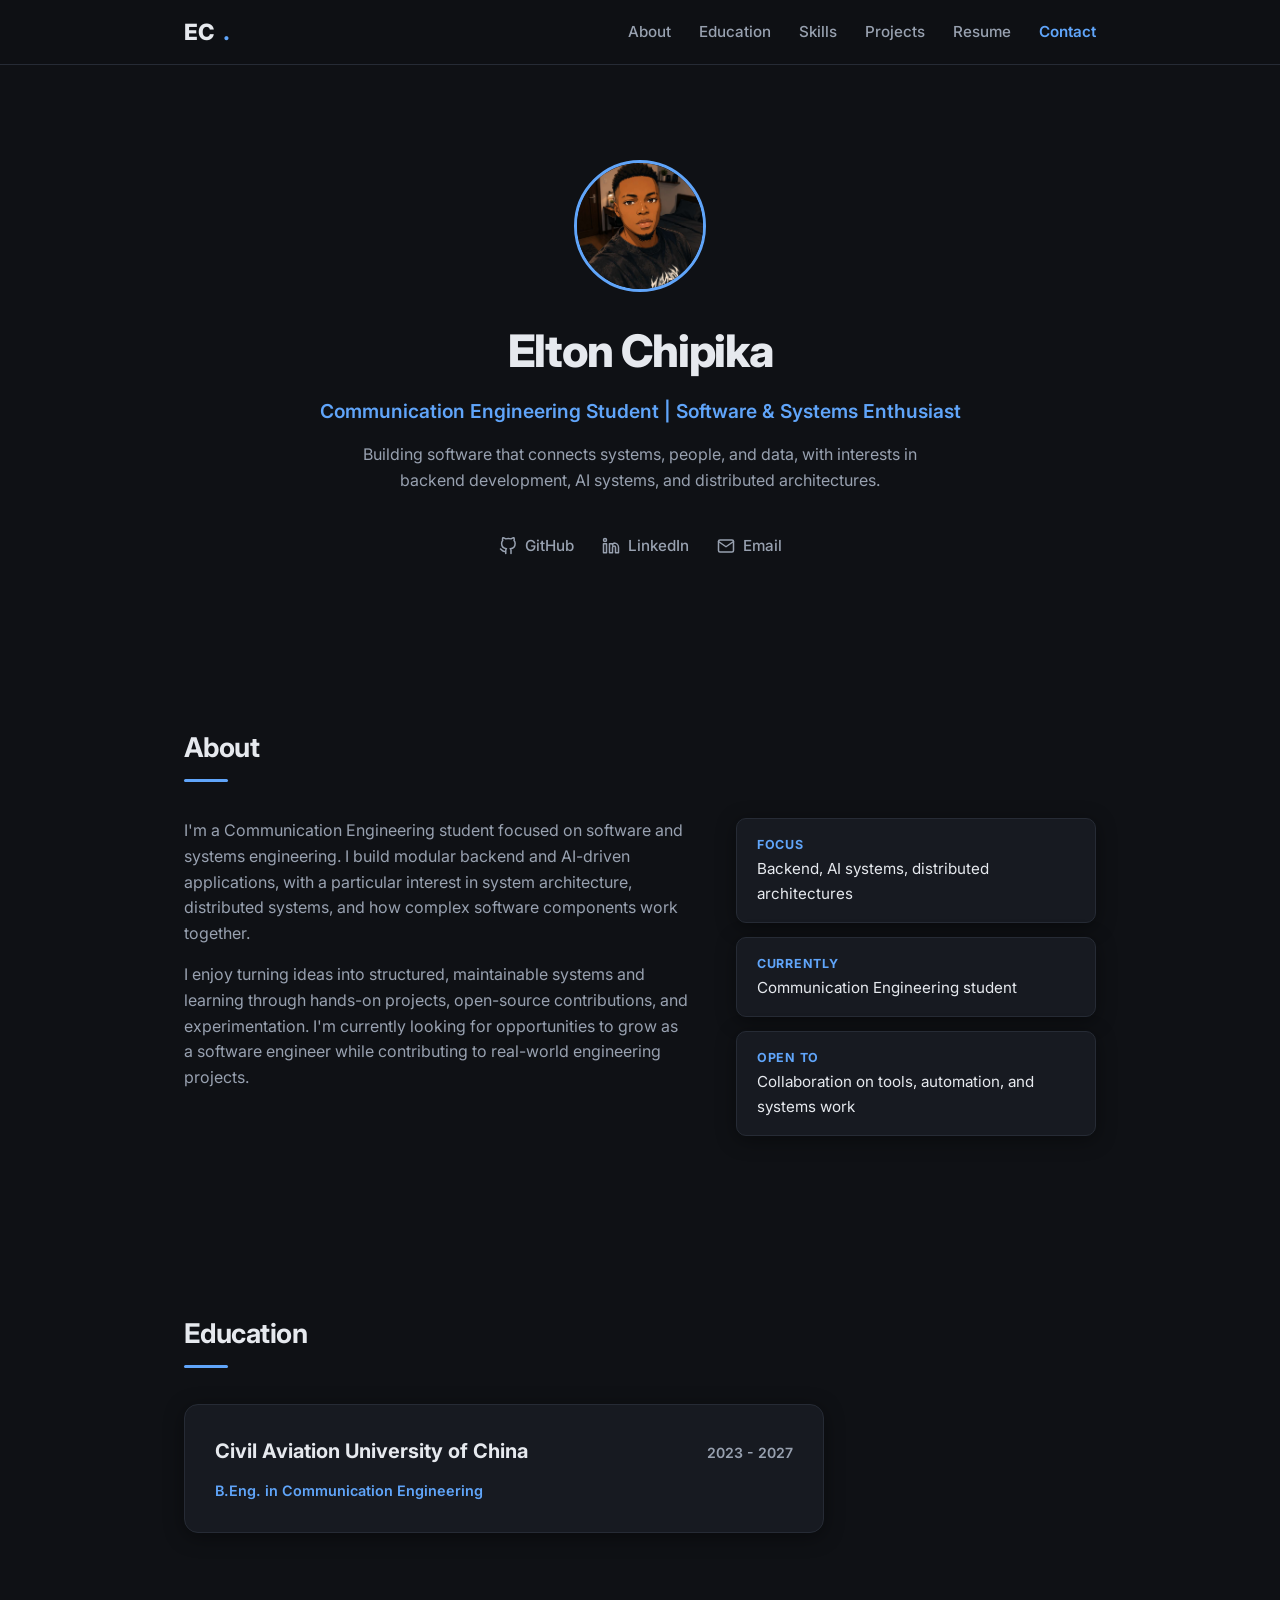
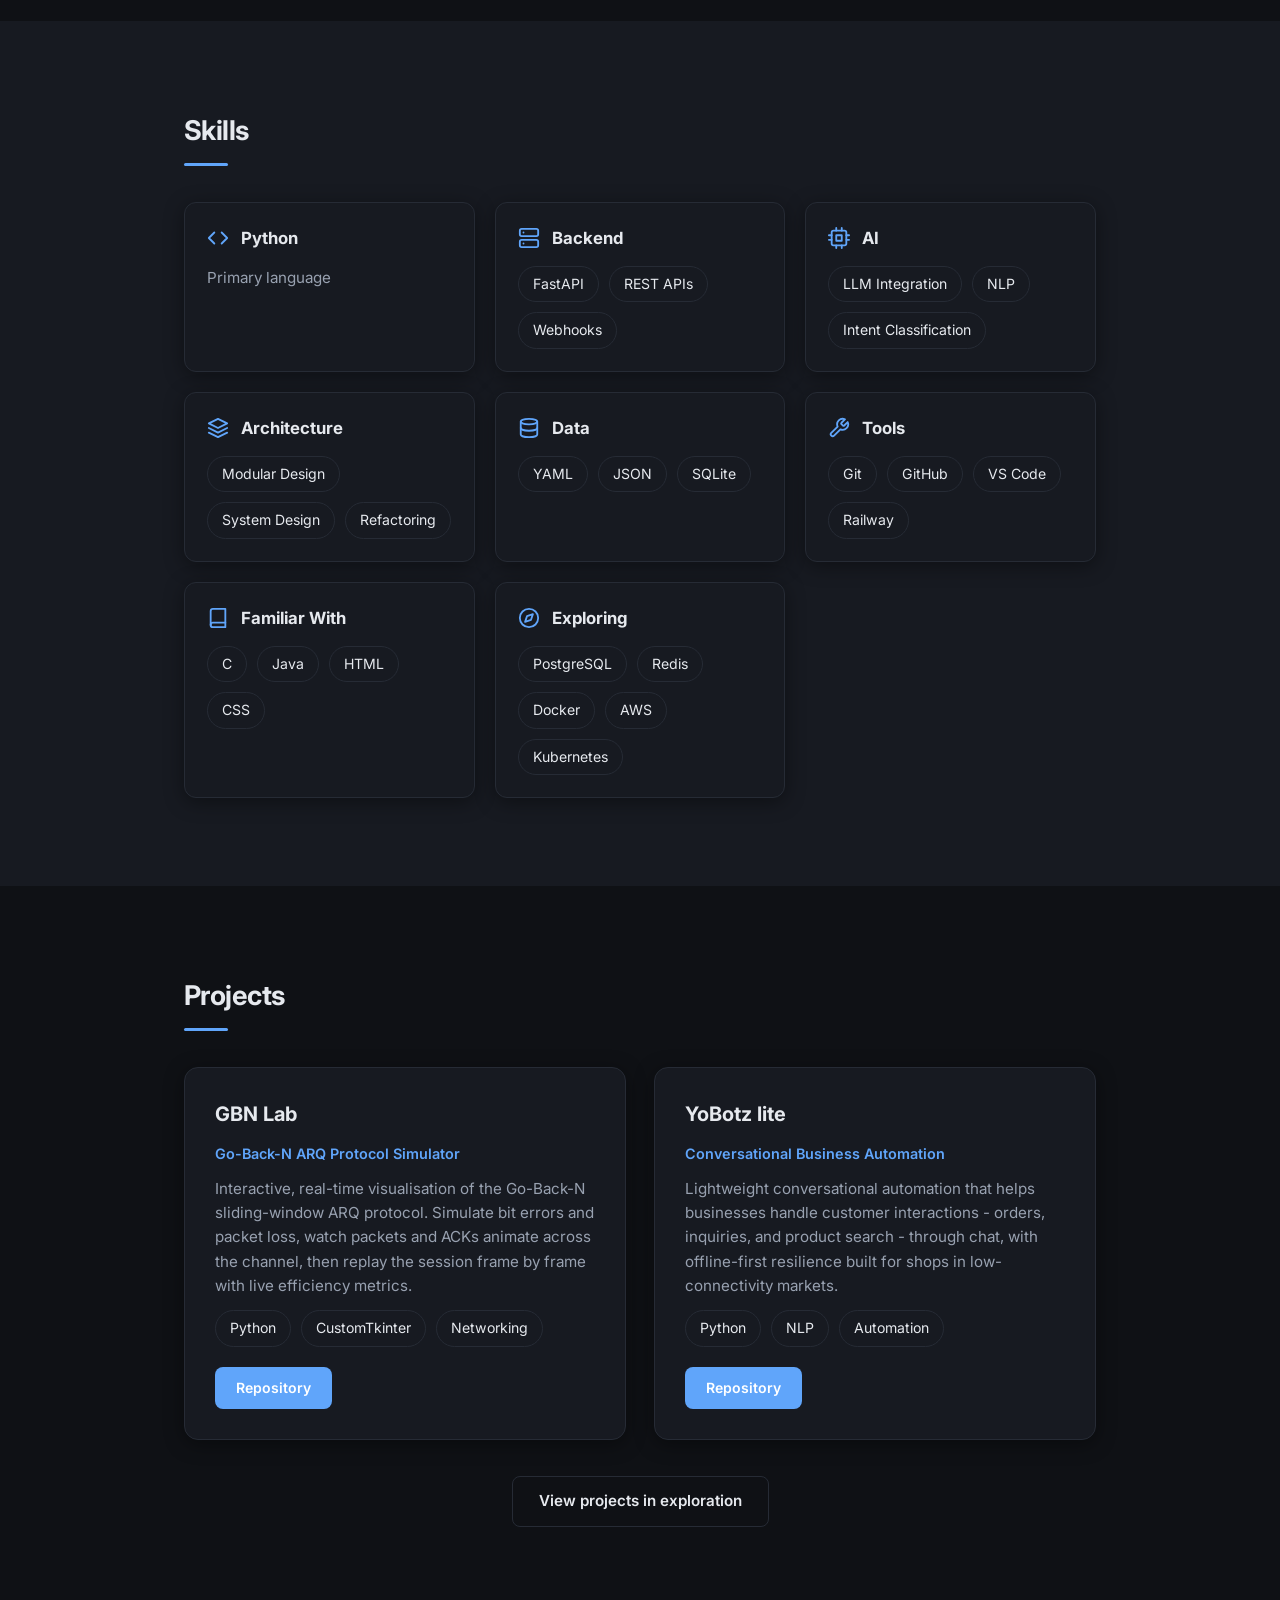
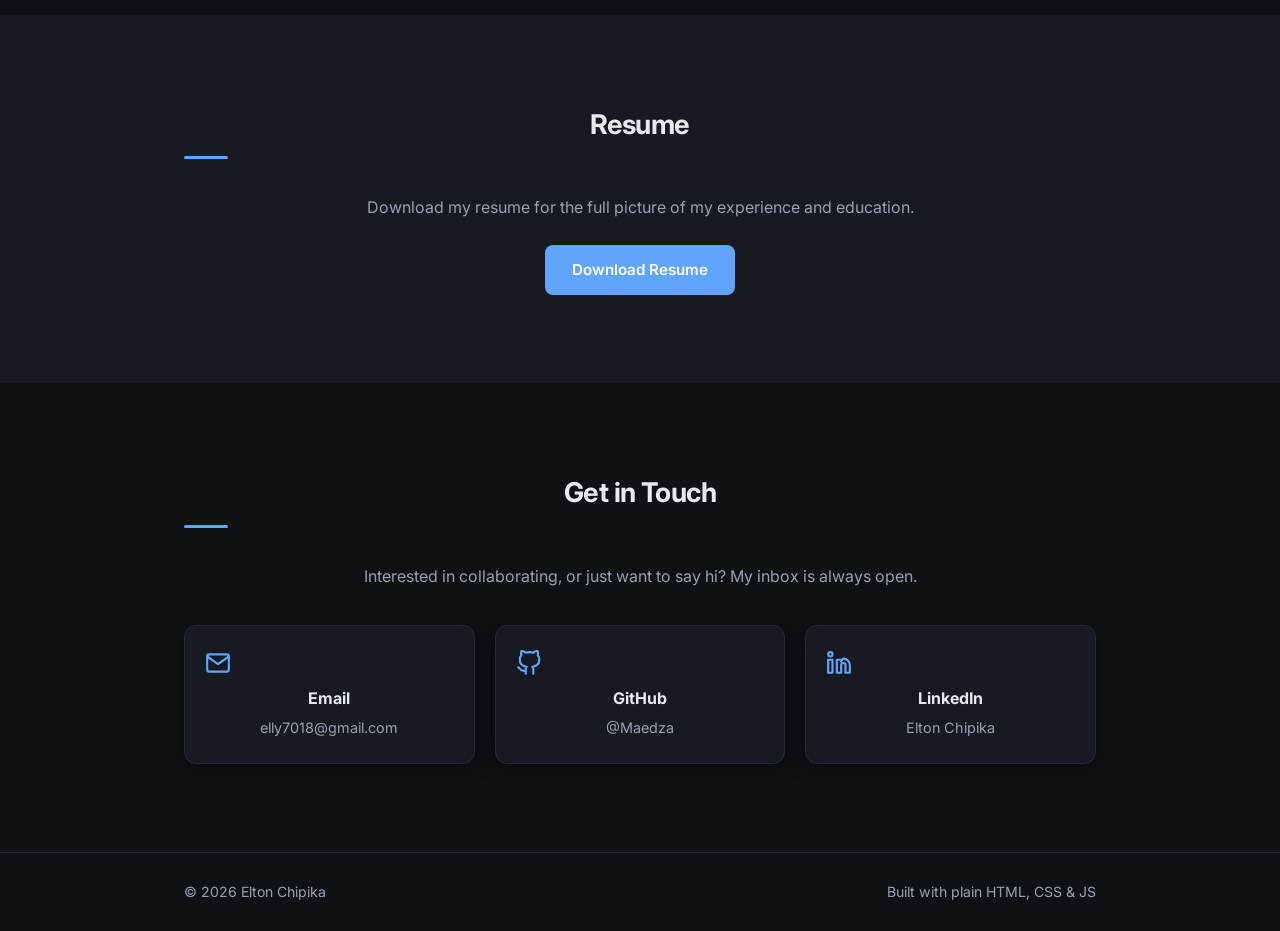
==== index.html @ 305d1c45 "add portfolio site" ====
<!DOCTYPE html>
<html lang="en">
<head>
  <meta charset="UTF-8">
  <meta name="viewport" content="width=device-width, initial-scale=1.0">
  <title>Elton Chipika - Communication Engineer & Developer</title>
  <meta name="description" content="Portfolio of Elton Chipika, a Communication Engineering student focused on software and systems engineering, backend development, AI systems, and distributed architectures.">
  <meta property="og:title" content="Elton Chipika">
  <meta property="og:description" content="Communication Engineering student focused on software and systems engineering, backend development, AI systems and distributed architectures.">
  <meta property="og:image" content="img/avatar.jpg">
  <meta property="og:type" content="website">
  <link rel="icon" type="image/jpeg" href="img/avatar.jpg">
  <link rel="stylesheet" href="css/style.css">
  <link rel="preconnect" href="https://fonts.googleapis.com">
  <link href="https://fonts.googleapis.com/css2?family=Inter:wght@400;500;600;700;800&display=swap" rel="stylesheet">
</head>
<body>
  <nav class="nav">
    <div class="container nav-inner">
      <a href="#top" class="brand">EC<span class="brand-dot">.</span></a>
      <button class="nav-toggle" aria-label="Toggle menu" aria-expanded="false">
        <span></span><span></span><span></span>
      </button>
      <ul class="nav-links" id="navLinks">
        <li><a href="#about">About</a></li>
        <li><a href="#education">Education</a></li>
        <li><a href="#skills">Skills</a></li>
        <li><a href="#projects">Projects</a></li>
        <li><a href="#resume">Resume</a></li>
        <li><a href="#contact" class="nav-cta">Contact</a></li>
      </ul>
    </div>
  </nav>

  <header class="hero" id="top">
    <div class="container hero-inner">
      <img src="img/avatar.jpg" alt="Elton Chipika" class="avatar">
      <h1>Elton Chipika</h1>
      <p class="tagline">Communication Engineering Student | Software &amp; Systems Enthusiast</p>
      <p class="bio">Building software that connects systems, people, and data, with interests in backend development, AI systems, and distributed architectures.</p>
      <div class="socials">
        <a href="https://github.com/Maedza" target="_blank" rel="noopener" aria-label="GitHub">
          <svg viewBox="0 0 24 24" fill="none" stroke="currentColor" stroke-width="2" stroke-linecap="round" stroke-linejoin="round" aria-hidden="true"><path d="M9 19c-5 1.5-5-2.5-7-3m14 6v-3.87a3.37 3.37 0 0 0-.94-2.61c3.14-.35 6.44-1.54 6.44-7A5.44 5.44 0 0 0 20 4.77 5.07 5.07 0 0 0 19.91 1S18.73.65 16 2.48a13.38 13.38 0 0 0-7 0C6.27.65 5.09 1 5.09 1A5.07 5.07 0 0 0 5 4.77a5.44 5.44 0 0 0-1.5 3.78c0 5.42 3.3 6.61 6.44 7A3.37 3.37 0 0 0 9 18.13V22"></path></svg>
          <span>GitHub</span>
        </a>
        <a href="https://www.linkedin.com/in/elton-chipika-814b103a7" target="_blank" rel="noopener" aria-label="LinkedIn">
          <svg viewBox="0 0 24 24" fill="none" stroke="currentColor" stroke-width="2" stroke-linecap="round" stroke-linejoin="round" aria-hidden="true"><path d="M16 8a6 6 0 0 1 6 6v7h-4v-7a2 2 0 0 0-2-2 2 2 0 0 0-2 2v7h-4V9h4v1.5A6 6 0 0 1 16 8z"></path><rect x="2" y="9" width="4" height="12"></rect><circle cx="4" cy="4" r="2"></circle></svg>
          <span>LinkedIn</span>
        </a>
        <a href="mailto:elly7018@gmail.com" aria-label="Email">
          <svg viewBox="0 0 24 24" fill="none" stroke="currentColor" stroke-width="2" stroke-linecap="round" stroke-linejoin="round" aria-hidden="true"><path d="M4 4h16c1.1 0 2 .9 2 2v12c0 1.1-.9 2-2 2H4c-1.1 0-2-.9-2-2V6c0-1.1.9-2 2-2z"></path><polyline points="22,6 12,13 2,6"></polyline></svg>
          <span>Email</span>
        </a>
      </div>
    </div>
  </header>

  <main>
    <section class="section" id="about">
      <div class="container">
        <h2 class="section-title">About</h2>
        <div class="about-grid">
          <div>
            <p>I'm a Communication Engineering student focused on software and systems engineering. I build modular backend and AI-driven applications, with a particular interest in system architecture, distributed systems, and how complex software components work together.</p>
            <p>I enjoy turning ideas into structured, maintainable systems and learning through hands-on projects, open-source contributions, and experimentation. I'm currently looking for opportunities to grow as a software engineer while contributing to real-world engineering projects.</p>
          </div>
          <div class="about-facts">
            <div class="fact"><span class="fact-label">Focus</span><span>Backend, AI systems, distributed architectures</span></div>
            <div class="fact"><span class="fact-label">Currently</span><span>Communication Engineering student</span></div>
            <div class="fact"><span class="fact-label">Open to</span><span>Collaboration on tools, automation, and systems work</span></div>
          </div>
        </div>
      </div>
    </section>

    <section class="section" id="education">
      <div class="container">
        <h2 class="section-title">Education</h2>
        <div class="card edu-card">
          <div class="edu-top">
            <h3 class="card-title">Civil Aviation University of China</h3>
            <span class="edu-years">2023 - 2027</span>
          </div>
          <p class="card-sub">B.Eng. in Communication Engineering</p>
        </div>
      </div>
    </section>

    <section class="section section-alt" id="skills">
      <div class="container">
        <h2 class="section-title">Skills</h2>
        <div class="skills-grid">
          <div class="skill-card">
            <div class="skill-card-head">
              <svg class="skill-icon" viewBox="0 0 24 24" fill="none" stroke="currentColor" stroke-width="2" stroke-linecap="round" stroke-linejoin="round" aria-hidden="true"><polyline points="16 18 22 12 16 6"></polyline><polyline points="8 6 2 12 8 18"></polyline></svg>
              <h3 class="skill-card-title">Python</h3>
            </div>
            <p class="skill-card-note">Primary language</p>
          </div>

          <div class="skill-card">
            <div class="skill-card-head">
              <svg class="skill-icon" viewBox="0 0 24 24" fill="none" stroke="currentColor" stroke-width="2" stroke-linecap="round" stroke-linejoin="round" aria-hidden="true"><rect x="2" y="2" width="20" height="8" rx="2" ry="2"></rect><rect x="2" y="14" width="20" height="8" rx="2" ry="2"></rect><line x1="6" y1="6" x2="6.01" y2="6"></line><line x1="6" y1="18" x2="6.01" y2="18"></line></svg>
              <h3 class="skill-card-title">Backend</h3>
            </div>
            <div class="chips">
              <span class="chip">FastAPI</span>
              <span class="chip">REST APIs</span>
              <span class="chip">Webhooks</span>
            </div>
          </div>

          <div class="skill-card">
            <div class="skill-card-head">
              <svg class="skill-icon" viewBox="0 0 24 24" fill="none" stroke="currentColor" stroke-width="2" stroke-linecap="round" stroke-linejoin="round" aria-hidden="true"><rect x="4" y="4" width="16" height="16" rx="2" ry="2"></rect><rect x="9" y="9" width="6" height="6"></rect><line x1="9" y1="1" x2="9" y2="4"></line><line x1="15" y1="1" x2="15" y2="4"></line><line x1="9" y1="20" x2="9" y2="23"></line><line x1="15" y1="20" x2="15" y2="23"></line><line x1="20" y1="9" x2="23" y2="9"></line><line x1="20" y1="14" x2="23" y2="14"></line><line x1="1" y1="9" x2="4" y2="9"></line><line x1="1" y1="14" x2="4" y2="14"></line></svg>
              <h3 class="skill-card-title">AI</h3>
            </div>
            <div class="chips">
              <span class="chip">LLM Integration</span>
              <span class="chip">NLP</span>
              <span class="chip">Intent Classification</span>
            </div>
          </div>

          <div class="skill-card">
            <div class="skill-card-head">
              <svg class="skill-icon" viewBox="0 0 24 24" fill="none" stroke="currentColor" stroke-width="2" stroke-linecap="round" stroke-linejoin="round" aria-hidden="true"><polygon points="12 2 2 7 12 12 22 7 12 2"></polygon><polyline points="2 17 12 22 22 17"></polyline><polyline points="2 12 12 17 22 12"></polyline></svg>
              <h3 class="skill-card-title">Architecture</h3>
            </div>
            <div class="chips">
              <span class="chip">Modular Design</span>
              <span class="chip">System Design</span>
              <span class="chip">Refactoring</span>
            </div>
          </div>

          <div class="skill-card">
            <div class="skill-card-head">
              <svg class="skill-icon" viewBox="0 0 24 24" fill="none" stroke="currentColor" stroke-width="2" stroke-linecap="round" stroke-linejoin="round" aria-hidden="true"><ellipse cx="12" cy="5" rx="9" ry="3"></ellipse><path d="M21 12c0 1.66-4 3-9 3s-9-1.34-9-3"></path><path d="M3 5v14c0 1.66 4 3 9 3s9-1.34 9-3V5"></path></svg>
              <h3 class="skill-card-title">Data</h3>
            </div>
            <div class="chips">
              <span class="chip">YAML</span>
              <span class="chip">JSON</span>
              <span class="chip">SQLite</span>
            </div>
          </div>

          <div class="skill-card">
            <div class="skill-card-head">
              <svg class="skill-icon" viewBox="0 0 24 24" fill="none" stroke="currentColor" stroke-width="2" stroke-linecap="round" stroke-linejoin="round" aria-hidden="true"><path d="M14.7 6.3a1 1 0 0 0 0 1.4l1.6 1.6a1 1 0 0 0 1.4 0l3.77-3.77a6 6 0 0 1-7.94 7.94l-6.91 6.91a2.12 2.12 0 0 1-3-3l6.91-6.91a6 6 0 0 1 7.94-7.94l-3.76 3.76z"></path></svg>
              <h3 class="skill-card-title">Tools</h3>
            </div>
            <div class="chips">
              <span class="chip">Git</span>
              <span class="chip">GitHub</span>
              <span class="chip">VS Code</span>
              <span class="chip">Railway</span>
            </div>
          </div>

          <div class="skill-card">
            <div class="skill-card-head">
              <svg class="skill-icon" viewBox="0 0 24 24" fill="none" stroke="currentColor" stroke-width="2" stroke-linecap="round" stroke-linejoin="round" aria-hidden="true"><path d="M4 19.5A2.5 2.5 0 0 1 6.5 17H20"></path><path d="M6.5 2H20v20H6.5A2.5 2.5 0 0 1 4 19.5v-15A2.5 2.5 0 0 1 6.5 2z"></path></svg>
              <h3 class="skill-card-title">Familiar With</h3>
            </div>
            <div class="chips">
              <span class="chip">C</span>
              <span class="chip">Java</span>
              <span class="chip">HTML</span>
              <span class="chip">CSS</span>
            </div>
          </div>

          <div class="skill-card">
            <div class="skill-card-head">
              <svg class="skill-icon" viewBox="0 0 24 24" fill="none" stroke="currentColor" stroke-width="2" stroke-linecap="round" stroke-linejoin="round" aria-hidden="true"><circle cx="12" cy="12" r="10"></circle><polygon points="16.24 7.76 14.12 14.12 7.76 16.24 9.88 9.88 16.24 7.76"></polygon></svg>
              <h3 class="skill-card-title">Exploring</h3>
            </div>
            <div class="chips">
              <span class="chip">PostgreSQL</span>
              <span class="chip">Redis</span>
              <span class="chip">Docker</span>
              <span class="chip">AWS</span>
              <span class="chip">Kubernetes</span>
            </div>
          </div>
        </div>
      </div>
    </section>

    <section class="section" id="projects">
      <div class="container">
        <h2 class="section-title">Projects</h2>
        <div class="projects-grid">
          <article class="card">
            <h3 class="card-title">GBN Lab</h3>
            <p class="card-sub">Go-Back-N ARQ Protocol Simulator</p>
            <p class="card-desc">Interactive, real-time visualisation of the Go-Back-N sliding-window ARQ protocol. Simulate bit errors and packet loss, watch packets and ACKs animate across the channel, then replay the session frame by frame with live efficiency metrics.</p>
            <div class="chips">
              <span class="chip">Python</span>
              <span class="chip">CustomTkinter</span>
              <span class="chip">Networking</span>
            </div>
            <div class="card-links">
              <a href="https://github.com/Maedza/GBN_Lab" target="_blank" rel="noopener" class="btn btn-sm btn-primary">Repository</a>
            </div>
          </article>
          <article class="card">
            <h3 class="card-title">YoBotz lite</h3>
            <p class="card-sub">Conversational Business Automation</p>
            <p class="card-desc">Lightweight conversational automation that helps businesses handle customer interactions - orders, inquiries, and product search - through chat, with offline-first resilience built for shops in low-connectivity markets.</p>
            <div class="chips">
              <span class="chip">Python</span>
              <span class="chip">NLP</span>
              <span class="chip">Automation</span>
            </div>
            <div class="card-links">
              <a href="https://github.com/Maedza/YoBotz_lite" target="_blank" rel="noopener" class="btn btn-sm btn-primary">Repository</a>
            </div>
          </article>
        </div>

        <div style="margin-top: 36px; text-align: center;">
          <a href="exploring.html" class="btn btn-ghost">View projects in exploration</a>
        </div>
      </div>
    </section>

    <section class="section section-alt" id="resume">
      <div class="container resume-inner">
        <h2 class="section-title">Resume</h2>
        <p>Download my resume for the full picture of my experience and education.</p>
        <a href="resume.pdf" class="btn btn-primary" download>Download Resume</a>
      </div>
    </section>

    <section class="section" id="contact">
      <div class="container contact-inner">
        <h2 class="section-title">Get in Touch</h2>
        <p>Interested in collaborating, or just want to say hi? My inbox is always open.</p>
        <div class="contact-links">
          <a href="mailto:elly7018@gmail.com" class="contact-card">
            <svg class="contact-icon" viewBox="0 0 24 24" fill="none" stroke="currentColor" stroke-width="2" stroke-linecap="round" stroke-linejoin="round" aria-hidden="true"><path d="M4 4h16c1.1 0 2 .9 2 2v12c0 1.1-.9 2-2 2H4c-1.1 0-2-.9-2-2V6c0-1.1.9-2 2-2z"></path><polyline points="22,6 12,13 2,6"></polyline></svg>
            <span class="contact-name">Email</span>
            <span class="contact-value">elly7018@gmail.com</span>
          </a>
          <a href="https://github.com/Maedza" target="_blank" rel="noopener" class="contact-card">
            <svg class="contact-icon" viewBox="0 0 24 24" fill="none" stroke="currentColor" stroke-width="2" stroke-linecap="round" stroke-linejoin="round" aria-hidden="true"><path d="M9 19c-5 1.5-5-2.5-7-3m14 6v-3.87a3.37 3.37 0 0 0-.94-2.61c3.14-.35 6.44-1.54 6.44-7A5.44 5.44 0 0 0 20 4.77 5.07 5.07 0 0 0 19.91 1S18.73.65 16 2.48a13.38 13.38 0 0 0-7 0C6.27.65 5.09 1 5.09 1A5.07 5.07 0 0 0 5 4.77a5.44 5.44 0 0 0-1.5 3.78c0 5.42 3.3 6.61 6.44 7A3.37 3.37 0 0 0 9 18.13V22"></path></svg>
            <span class="contact-name">GitHub</span>
            <span class="contact-value">@Maedza</span>
          </a>
          <a href="https://www.linkedin.com/in/elton-chipika-814b103a7" target="_blank" rel="noopener" class="contact-card">
            <svg class="contact-icon" viewBox="0 0 24 24" fill="none" stroke="currentColor" stroke-width="2" stroke-linecap="round" stroke-linejoin="round" aria-hidden="true"><path d="M16 8a6 6 0 0 1 6 6v7h-4v-7a2 2 0 0 0-2-2 2 2 0 0 0-2 2v7h-4V9h4v1.5A6 6 0 0 1 16 8z"></path><rect x="2" y="9" width="4" height="12"></rect><circle cx="4" cy="4" r="2"></circle></svg>
            <span class="contact-name">LinkedIn</span>
            <span class="contact-value">Elton Chipika</span>
          </a>
        </div>
      </div>
    </section>
  </main>

  <footer class="footer">
    <div class="container footer-inner">
      <span>&copy; <span id="year"></span> Elton Chipika</span>
      <span>Built with plain HTML, CSS &amp; JS</span>
    </div>
  </footer>

  <script src="js/main.js"></script>
</body>
</html>
---- css/style.css ----
:root {
  --bg: #0f1115;
  --bg-alt: #171a21;
  --text: #e6e9ee;
  --text-muted: #98a1b0;
  --border: #262b35;
  --accent: #60a5fa;
  --accent-hover: #93c5fd;
  --card-bg: #171a21;
  --shadow: 0 4px 20px rgba(0, 0, 0, 0.4);
}

* { margin: 0; padding: 0; box-sizing: border-box; }

html { scroll-behavior: smooth; }

body {
  font-family: "Inter", -apple-system, BlinkMacSystemFont, "Segoe UI", sans-serif;
  background: var(--bg);
  color: var(--text);
  line-height: 1.6;
  transition: background 0.3s, color 0.3s;
}

.container { max-width: 960px; margin: 0 auto; padding: 0 24px; }

/* Nav */
.nav {
  position: fixed;
  top: 0; left: 0; right: 0;
  z-index: 100;
  background: color-mix(in srgb, var(--bg) 85%, transparent);
  backdrop-filter: blur(10px);
  -webkit-backdrop-filter: blur(10px);
  border-bottom: 1px solid var(--border);
}

.nav-inner {
  display: flex;
  align-items: center;
  justify-content: space-between;
  height: 64px;
}

.brand {
  display: inline-flex;
  align-items: center;
  gap: 10px;
  font-size: 1.4rem;
  font-weight: 800;
  text-decoration: none;
  color: var(--text);
  letter-spacing: -0.02em;
}

.brand-avatar {
  width: 32px;
  height: 32px;
  border-radius: 50%;
  object-fit: cover;
}

.brand-dot { color: var(--accent); }

.nav-links {
  display: flex;
  gap: 28px;
  list-style: none;
  align-items: center;
}

.nav-links a {
  text-decoration: none;
  color: var(--text-muted);
  font-size: 0.95rem;
  font-weight: 500;
  transition: color 0.2s;
}

.nav-links a:hover { color: var(--accent); }

.nav-cta {
  color: var(--accent) !important;
  font-weight: 600 !important;
}

.nav-toggle {
  display: none;
  flex-direction: column;
  gap: 5px;
  background: none;
  border: none;
  cursor: pointer;
  padding: 4px;
}

.nav-toggle span {
  width: 22px;
  height: 2px;
  background: var(--text);
  transition: transform 0.2s, opacity 0.2s;
}

/* Hero */
.hero {
  padding: 160px 0 80px;
  text-align: center;
}

.hero-inner {
  display: flex;
  flex-direction: column;
  align-items: center;
}

.avatar {
  width: 132px;
  height: 132px;
  border-radius: 50%;
  object-fit: cover;
  border: 3px solid var(--accent);
  margin-bottom: 24px;
}

.hero h1 {
  font-size: 2.8rem;
  font-weight: 800;
  letter-spacing: -0.03em;
  margin-bottom: 8px;
}

.tagline {
  font-size: 1.2rem;
  color: var(--accent);
  font-weight: 600;
  margin-bottom: 16px;
}

.bio {
  max-width: 560px;
  color: var(--text-muted);
  margin-bottom: 32px;
}

.socials {
  display: flex;
  gap: 28px;
  margin-top: 8px;
}

.socials a {
  display: inline-flex;
  align-items: center;
  gap: 8px;
  color: var(--text-muted);
  text-decoration: none;
  font-weight: 500;
  font-size: 0.95rem;
  transition: color 0.2s;
}

.socials a:hover { color: var(--accent); }

.socials svg {
  width: 18px;
  height: 18px;
  flex-shrink: 0;
}

/* Sections */
.section { padding: 88px 0; }

.section-alt { background: var(--bg-alt); }

.section-title {
  font-size: 1.7rem;
  font-weight: 700;
  letter-spacing: -0.02em;
  margin-bottom: 36px;
}

.section-title::after {
  content: "";
  display: block;
  width: 44px;
  height: 3px;
  border-radius: 2px;
  background: var(--accent);
  margin-top: 10px;
}

/* Buttons */
.btn {
  display: inline-block;
  padding: 12px 26px;
  border-radius: 8px;
  font-weight: 600;
  font-size: 0.95rem;
  text-decoration: none;
  border: 1px solid transparent;
  cursor: pointer;
  transition: background 0.2s, transform 0.15s, color 0.2s, border-color 0.2s;
}

.btn:hover { transform: translateY(-1px); }

.btn-primary {
  background: var(--accent);
  color: #ffffff;
}

.btn-primary:hover { background: var(--accent-hover); }

.btn-ghost {
  background: transparent;
  color: var(--text);
  border-color: var(--border);
}

.btn-ghost:hover { border-color: var(--accent); color: var(--accent); }

.btn-sm { padding: 9px 20px; font-size: 0.88rem; }

/* About */
.about-grid {
  display: grid;
  grid-template-columns: 1.4fr 1fr;
  gap: 48px;
  align-items: start;
}

.about-grid p { color: var(--text-muted); margin-bottom: 16px; }

.about-facts { display: flex; flex-direction: column; gap: 14px; }

.fact {
  padding: 16px 20px;
  background: var(--card-bg);
  border: 1px solid var(--border);
  border-radius: 10px;
  box-shadow: var(--shadow);
  display: flex;
  flex-direction: column;
  gap: 2px;
}

.fact-label {
  font-size: 0.78rem;
  text-transform: uppercase;
  letter-spacing: 0.06em;
  color: var(--accent);
  font-weight: 700;
}

.fact span:last-child { font-size: 0.95rem; }

/* Education */
.edu-card { max-width: 640px; }

.edu-top {
  display: flex;
  justify-content: space-between;
  align-items: baseline;
  gap: 16px;
  flex-wrap: wrap;
}

.edu-years {
  font-size: 0.88rem;
  font-weight: 600;
  color: var(--text-muted);
  white-space: nowrap;
}

/* Skills */
.skills-grid {
  display: grid;
  grid-template-columns: repeat(auto-fit, minmax(240px, 1fr));
  gap: 20px;
}

.skill-card {
  background: var(--card-bg);
  border: 1px solid var(--border);
  border-radius: 12px;
  padding: 22px;
  box-shadow: var(--shadow);
  display: flex;
  flex-direction: column;
  gap: 14px;
  transition: transform 0.2s, border-color 0.2s;
}

.skill-card:hover {
  transform: translateY(-3px);
  border-color: var(--accent);
}

.skill-card-head {
  display: flex;
  align-items: center;
  gap: 12px;
}

.skill-icon {
  width: 22px;
  height: 22px;
  color: var(--accent);
  flex-shrink: 0;
}

.skill-card-title { font-size: 1.05rem; font-weight: 700; }

.skill-card-note { color: var(--text-muted); font-size: 0.95rem; }

.chips { display: flex; flex-wrap: wrap; gap: 10px; }

.chip {
  padding: 6px 14px;
  border-radius: 999px;
  background: var(--card-bg);
  border: 1px solid var(--border);
  font-size: 0.88rem;
  color: var(--text);
}

/* Projects */
.projects-grid {
  display: grid;
  grid-template-columns: 1fr 1fr;
  gap: 28px;
}

.card {
  background: var(--card-bg);
  border: 1px solid var(--border);
  border-radius: 14px;
  padding: 30px;
  box-shadow: var(--shadow);
  display: flex;
  flex-direction: column;
  gap: 12px;
  transition: transform 0.2s, border-color 0.2s;
}

.card:hover {
  transform: translateY(-3px);
  border-color: var(--accent);
}

.card-title { font-size: 1.25rem; font-weight: 700; }

.card-sub { color: var(--accent); font-weight: 600; font-size: 0.9rem; }

.card-desc { color: var(--text-muted); font-size: 0.95rem; }

.card-links { margin-top: auto; padding-top: 8px; }

/* Resume */
.resume-inner { text-align: center; }

.resume-inner p { color: var(--text-muted); margin-bottom: 24px; }

/* Contact */
.contact-inner { text-align: center; }

.contact-inner > p { color: var(--text-muted); margin-bottom: 36px; }

.contact-links {
  display: grid;
  grid-template-columns: repeat(3, 1fr);
  gap: 20px;
}

.contact-card {
  display: flex;
  flex-direction: column;
  gap: 4px;
  padding: 24px 20px;
  background: var(--card-bg);
  border: 1px solid var(--border);
  border-radius: 12px;
  text-decoration: none;
  color: var(--text);
  box-shadow: var(--shadow);
  transition: transform 0.2s, border-color 0.2s;
}

.contact-card:hover {
  transform: translateY(-2px);
  border-color: var(--accent);
}

.contact-icon {
  width: 26px;
  height: 26px;
  color: var(--accent);
  margin-bottom: 6px;
}

.contact-name { font-weight: 700; }

.contact-value { color: var(--text-muted); font-size: 0.9rem; word-break: break-word; }

/* Footer */
.footer {
  border-top: 1px solid var(--border);
  padding: 28px 0;
  color: var(--text-muted);
  font-size: 0.88rem;
}

.footer-inner {
  display: flex;
  justify-content: space-between;
  flex-wrap: wrap;
  gap: 8px;
}

/* Reveal animation */
.reveal {
  opacity: 0;
  transform: translateY(16px);
  transition: opacity 0.5s ease, transform 0.5s ease;
}

.reveal.visible { opacity: 1; transform: none; }

/* Responsive */
@media (max-width: 768px) {
  .nav-toggle { display: flex; }

  .nav-links {
    display: none;
    position: absolute;
    top: 64px;
    left: 0; right: 0;
    flex-direction: column;
    gap: 0;
    background: var(--bg);
    border-bottom: 1px solid var(--border);
    padding: 8px 0;
  }

  .nav-links.open { display: flex; }

  .nav-links a {
    display: block;
    padding: 14px 24px;
  }

  .hero { padding: 130px 0 60px; }
  .hero h1 { font-size: 2.1rem; }
  .about-grid { grid-template-columns: 1fr; gap: 28px; }
  .projects-grid { grid-template-columns: 1fr; }
  .contact-links { grid-template-columns: 1fr; }
  .section { padding: 64px 0; }
}
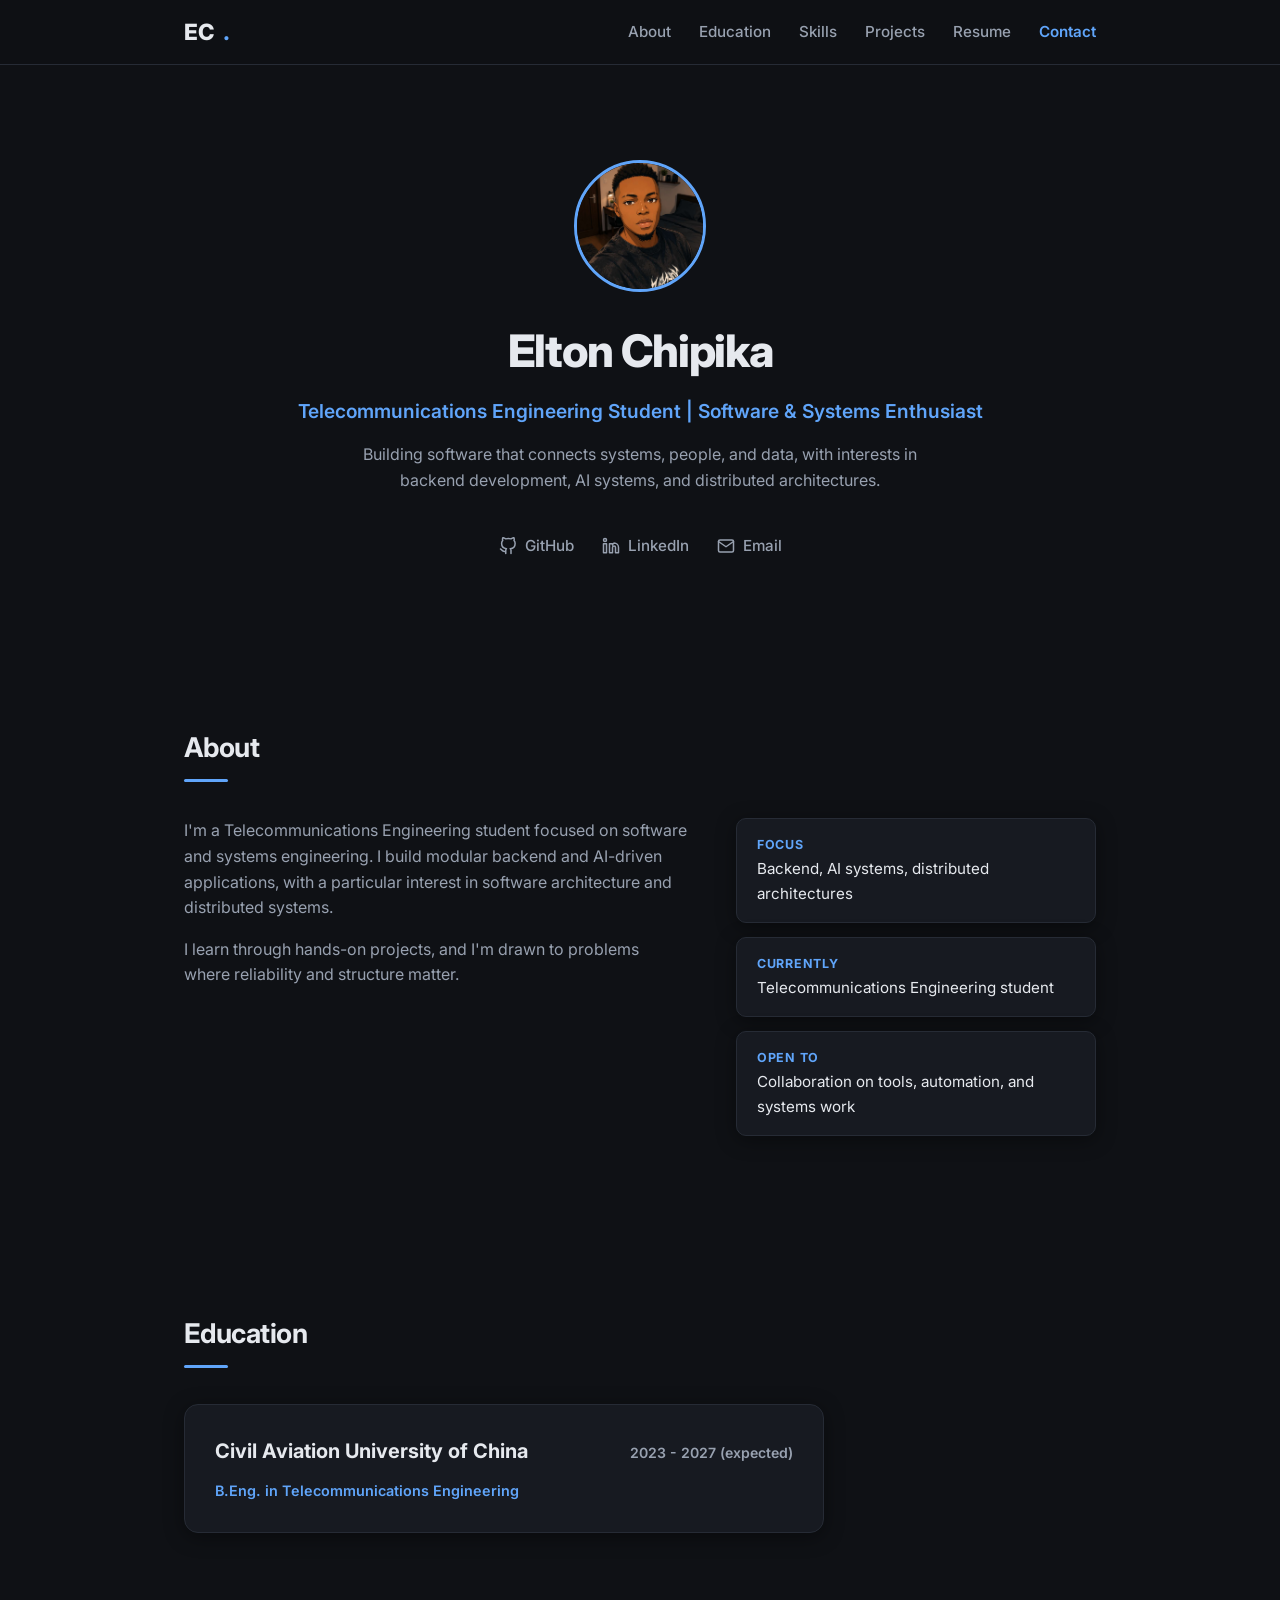
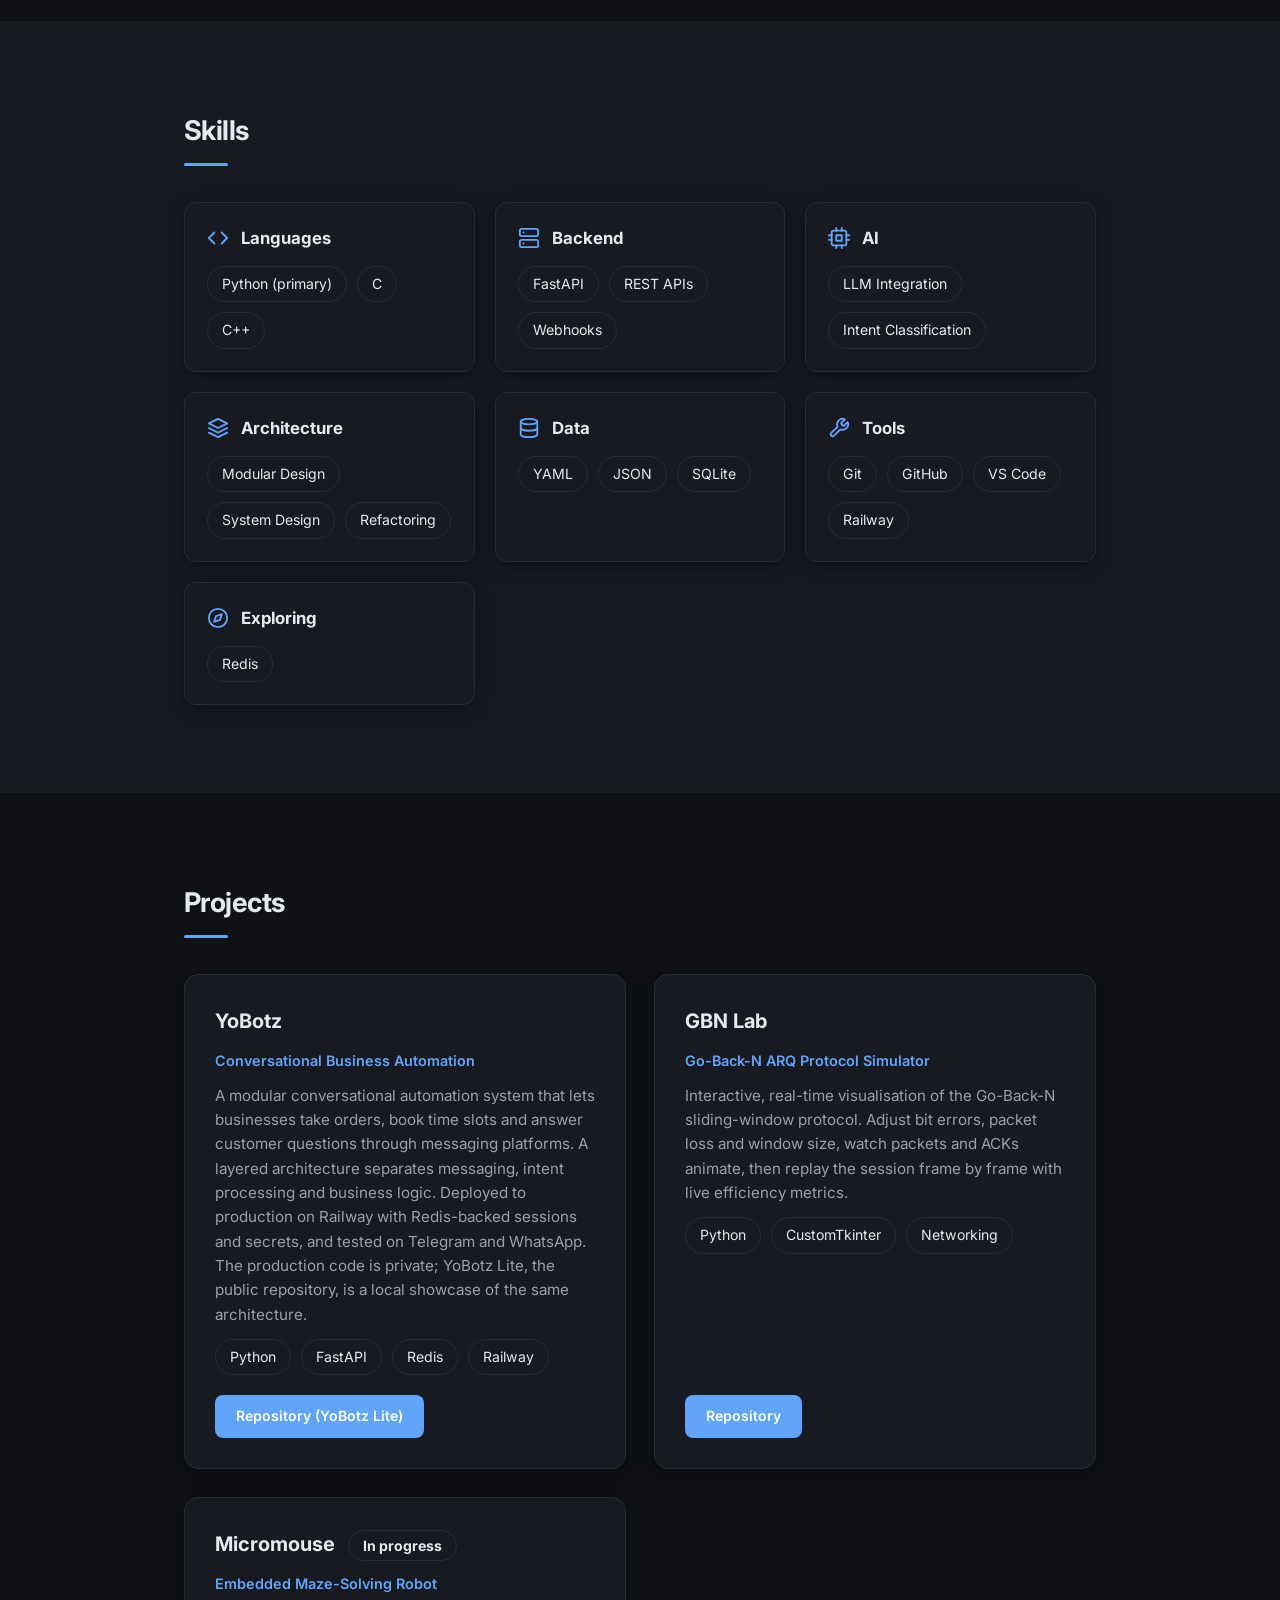
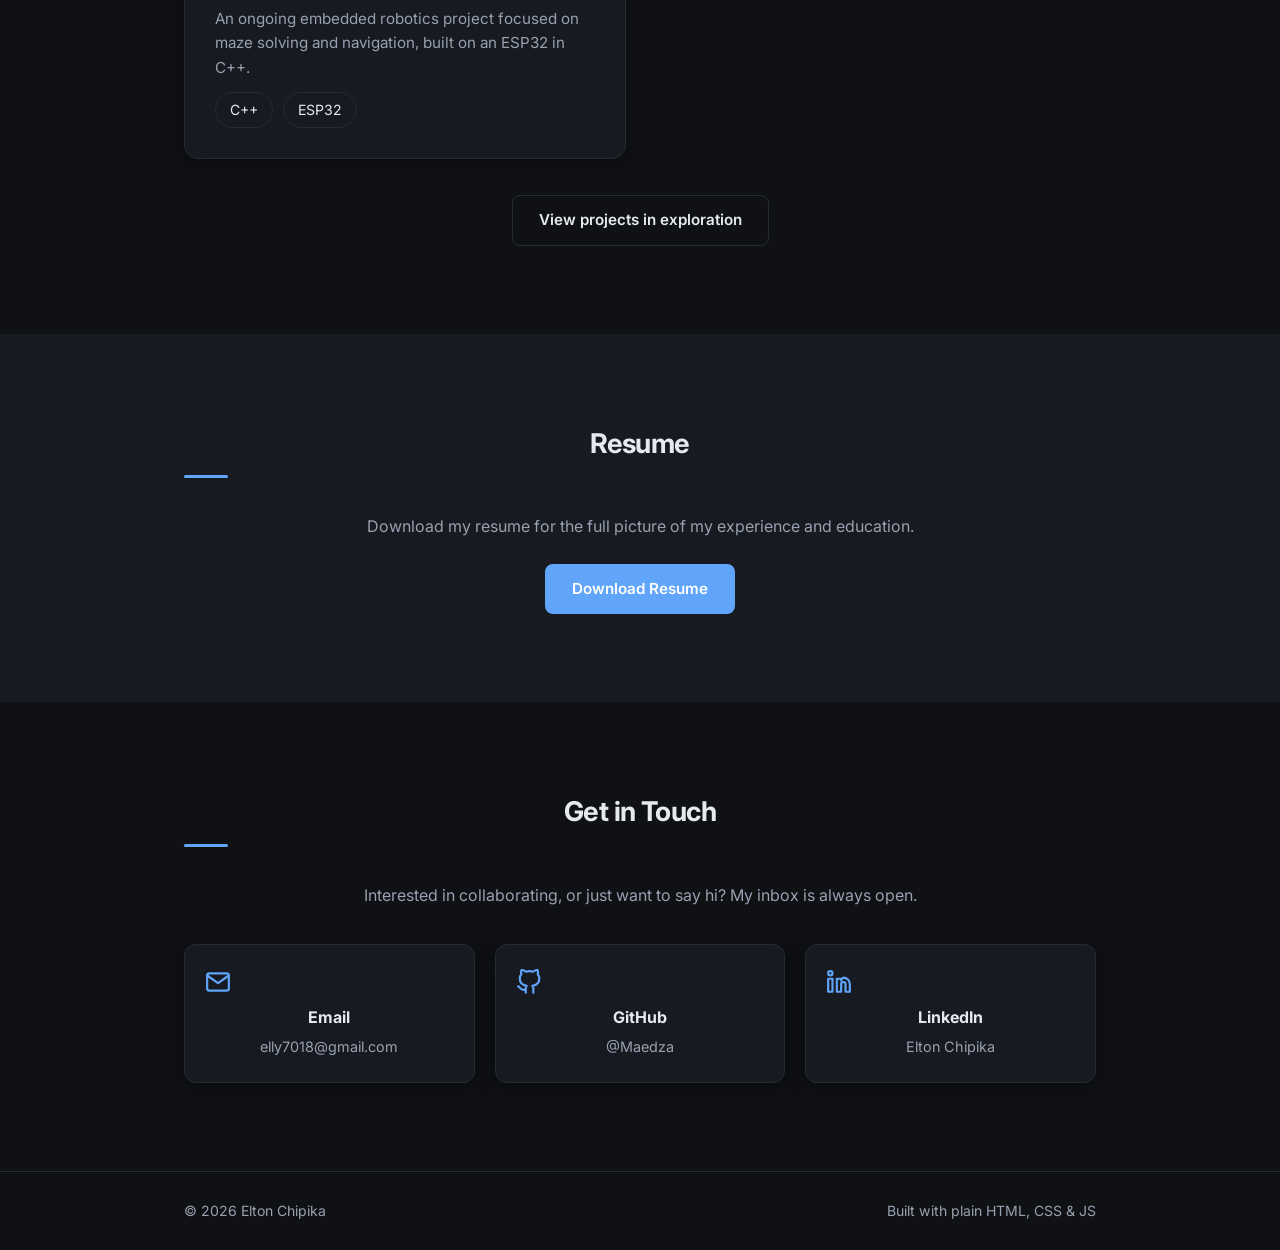
==== commit e4104ecb: "Update portfolio text content - Rename Communication Engineering to Telecommunications Engineering e" ====
--- a/index.html
+++ b/index.html
@@ -3,10 +3,10 @@
 <head>
   <meta charset="UTF-8">
   <meta name="viewport" content="width=device-width, initial-scale=1.0">
-  <title>Elton Chipika - Communication Engineer & Developer</title>
-  <meta name="description" content="Portfolio of Elton Chipika, a Communication Engineering student focused on software and systems engineering, backend development, AI systems, and distributed architectures.">
+  <title>Elton Chipika - Telecommunications Engineer &amp; Developer</title>
+  <meta name="description" content="Portfolio of Elton Chipika, a Telecommunications Engineering student focused on software and systems engineering, backend development, AI systems, and distributed architectures.">
   <meta property="og:title" content="Elton Chipika">
-  <meta property="og:description" content="Communication Engineering student focused on software and systems engineering, backend development, AI systems and distributed architectures.">
+  <meta property="og:description" content="Portfolio of Elton Chipika, a Telecommunications Engineering student focused on software and systems engineering, backend development, AI systems, and distributed architectures.">
   <meta property="og:image" content="img/avatar.jpg">
   <meta property="og:type" content="website">
   <link rel="icon" type="image/jpeg" href="img/avatar.jpg">
@@ -36,7 +36,7 @@
     <div class="container hero-inner">
       <img src="img/avatar.jpg" alt="Elton Chipika" class="avatar">
       <h1>Elton Chipika</h1>
-      <p class="tagline">Communication Engineering Student | Software &amp; Systems Enthusiast</p>
+      <p class="tagline">Telecommunications Engineering Student | Software &amp; Systems Enthusiast</p>
       <p class="bio">Building software that connects systems, people, and data, with interests in backend development, AI systems, and distributed architectures.</p>
       <div class="socials">
         <a href="https://github.com/Maedza" target="_blank" rel="noopener" aria-label="GitHub">
@@ -61,12 +61,12 @@
         <h2 class="section-title">About</h2>
         <div class="about-grid">
           <div>
-            <p>I'm a Communication Engineering student focused on software and systems engineering. I build modular backend and AI-driven applications, with a particular interest in system architecture, distributed systems, and how complex software components work together.</p>
-            <p>I enjoy turning ideas into structured, maintainable systems and learning through hands-on projects, open-source contributions, and experimentation. I'm currently looking for opportunities to grow as a software engineer while contributing to real-world engineering projects.</p>
+            <p>I'm a Telecommunications Engineering student focused on software and systems engineering. I build modular backend and AI-driven applications, with a particular interest in software architecture and distributed systems.</p>
+            <p>I learn through hands-on projects, and I'm drawn to problems where reliability and structure matter.</p>
           </div>
           <div class="about-facts">
             <div class="fact"><span class="fact-label">Focus</span><span>Backend, AI systems, distributed architectures</span></div>
-            <div class="fact"><span class="fact-label">Currently</span><span>Communication Engineering student</span></div>
+            <div class="fact"><span class="fact-label">Currently</span><span>Telecommunications Engineering student</span></div>
             <div class="fact"><span class="fact-label">Open to</span><span>Collaboration on tools, automation, and systems work</span></div>
           </div>
         </div>
@@ -79,9 +79,9 @@
         <div class="card edu-card">
           <div class="edu-top">
             <h3 class="card-title">Civil Aviation University of China</h3>
-            <span class="edu-years">2023 - 2027</span>
-          </div>
-          <p class="card-sub">B.Eng. in Communication Engineering</p>
+            <span class="edu-years">2023 - 2027 (expected)</span>
+          </div>
+          <p class="card-sub">B.Eng. in Telecommunications Engineering</p>
         </div>
       </div>
     </section>
@@ -93,9 +93,13 @@
           <div class="skill-card">
             <div class="skill-card-head">
               <svg class="skill-icon" viewBox="0 0 24 24" fill="none" stroke="currentColor" stroke-width="2" stroke-linecap="round" stroke-linejoin="round" aria-hidden="true"><polyline points="16 18 22 12 16 6"></polyline><polyline points="8 6 2 12 8 18"></polyline></svg>
-              <h3 class="skill-card-title">Python</h3>
-            </div>
-            <p class="skill-card-note">Primary language</p>
+              <h3 class="skill-card-title">Languages</h3>
+            </div>
+            <div class="chips">
+              <span class="chip">Python (primary)</span>
+              <span class="chip">C</span>
+              <span class="chip">C++</span>
+            </div>
           </div>
 
           <div class="skill-card">
@@ -117,7 +121,6 @@
             </div>
             <div class="chips">
               <span class="chip">LLM Integration</span>
-              <span class="chip">NLP</span>
               <span class="chip">Intent Classification</span>
             </div>
           </div>
@@ -161,28 +164,11 @@
 
           <div class="skill-card">
             <div class="skill-card-head">
-              <svg class="skill-icon" viewBox="0 0 24 24" fill="none" stroke="currentColor" stroke-width="2" stroke-linecap="round" stroke-linejoin="round" aria-hidden="true"><path d="M4 19.5A2.5 2.5 0 0 1 6.5 17H20"></path><path d="M6.5 2H20v20H6.5A2.5 2.5 0 0 1 4 19.5v-15A2.5 2.5 0 0 1 6.5 2z"></path></svg>
-              <h3 class="skill-card-title">Familiar With</h3>
-            </div>
-            <div class="chips">
-              <span class="chip">C</span>
-              <span class="chip">Java</span>
-              <span class="chip">HTML</span>
-              <span class="chip">CSS</span>
-            </div>
-          </div>
-
-          <div class="skill-card">
-            <div class="skill-card-head">
               <svg class="skill-icon" viewBox="0 0 24 24" fill="none" stroke="currentColor" stroke-width="2" stroke-linecap="round" stroke-linejoin="round" aria-hidden="true"><circle cx="12" cy="12" r="10"></circle><polygon points="16.24 7.76 14.12 14.12 7.76 16.24 9.88 9.88 16.24 7.76"></polygon></svg>
               <h3 class="skill-card-title">Exploring</h3>
             </div>
             <div class="chips">
-              <span class="chip">PostgreSQL</span>
               <span class="chip">Redis</span>
-              <span class="chip">Docker</span>
-              <span class="chip">AWS</span>
-              <span class="chip">Kubernetes</span>
             </div>
           </div>
         </div>
@@ -194,9 +180,23 @@
         <h2 class="section-title">Projects</h2>
         <div class="projects-grid">
           <article class="card">
+            <h3 class="card-title">YoBotz</h3>
+            <p class="card-sub">Conversational Business Automation</p>
+            <p class="card-desc">A modular conversational automation system that lets businesses take orders, book time slots and answer customer questions through messaging platforms. A layered architecture separates messaging, intent processing and business logic. Deployed to production on Railway with Redis-backed sessions and secrets, and tested on Telegram and WhatsApp. The production code is private; YoBotz Lite, the public repository, is a local showcase of the same architecture.</p>
+            <div class="chips">
+              <span class="chip">Python</span>
+              <span class="chip">FastAPI</span>
+              <span class="chip">Redis</span>
+              <span class="chip">Railway</span>
+            </div>
+            <div class="card-links">
+              <a href="https://github.com/Maedza/YoBotz_lite" target="_blank" rel="noopener" class="btn btn-sm btn-primary">Repository (YoBotz Lite)</a>
+            </div>
+          </article>
+          <article class="card">
             <h3 class="card-title">GBN Lab</h3>
             <p class="card-sub">Go-Back-N ARQ Protocol Simulator</p>
-            <p class="card-desc">Interactive, real-time visualisation of the Go-Back-N sliding-window ARQ protocol. Simulate bit errors and packet loss, watch packets and ACKs animate across the channel, then replay the session frame by frame with live efficiency metrics.</p>
+            <p class="card-desc">Interactive, real-time visualisation of the Go-Back-N sliding-window protocol. Adjust bit errors, packet loss and window size, watch packets and ACKs animate, then replay the session frame by frame with live efficiency metrics.</p>
             <div class="chips">
               <span class="chip">Python</span>
               <span class="chip">CustomTkinter</span>
@@ -207,16 +207,12 @@
             </div>
           </article>
           <article class="card">
-            <h3 class="card-title">YoBotz lite</h3>
-            <p class="card-sub">Conversational Business Automation</p>
-            <p class="card-desc">Lightweight conversational automation that helps businesses handle customer interactions - orders, inquiries, and product search - through chat, with offline-first resilience built for shops in low-connectivity markets.</p>
-            <div class="chips">
-              <span class="chip">Python</span>
-              <span class="chip">NLP</span>
-              <span class="chip">Automation</span>
-            </div>
-            <div class="card-links">
-              <a href="https://github.com/Maedza/YoBotz_lite" target="_blank" rel="noopener" class="btn btn-sm btn-primary">Repository</a>
+            <h3 class="card-title">Micromouse <span class="chip" style="margin-left: 8px;">In progress</span></h3>
+            <p class="card-sub">Embedded Maze-Solving Robot</p>
+            <p class="card-desc">An ongoing embedded robotics project focused on maze solving and navigation, built on an ESP32 in C++.</p>
+            <div class="chips">
+              <span class="chip">C++</span>
+              <span class="chip">ESP32</span>
             </div>
           </article>
         </div>
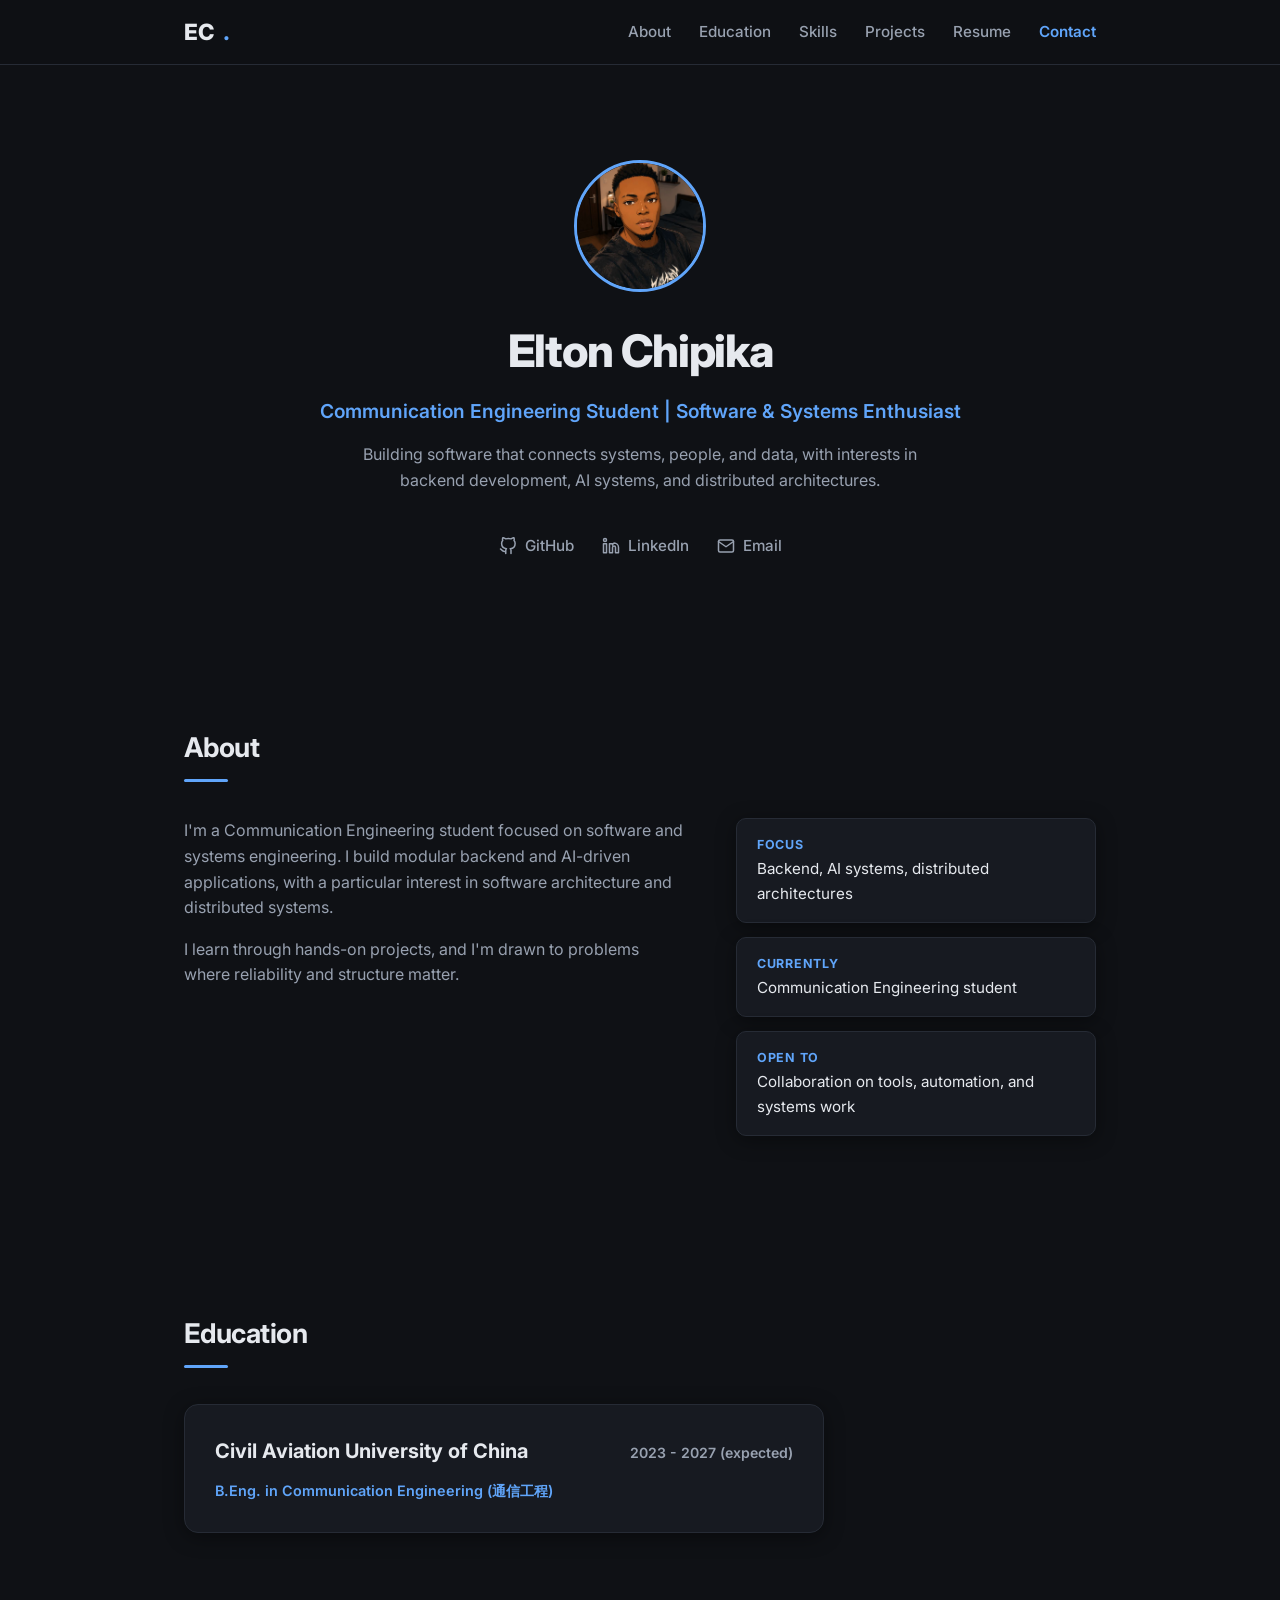
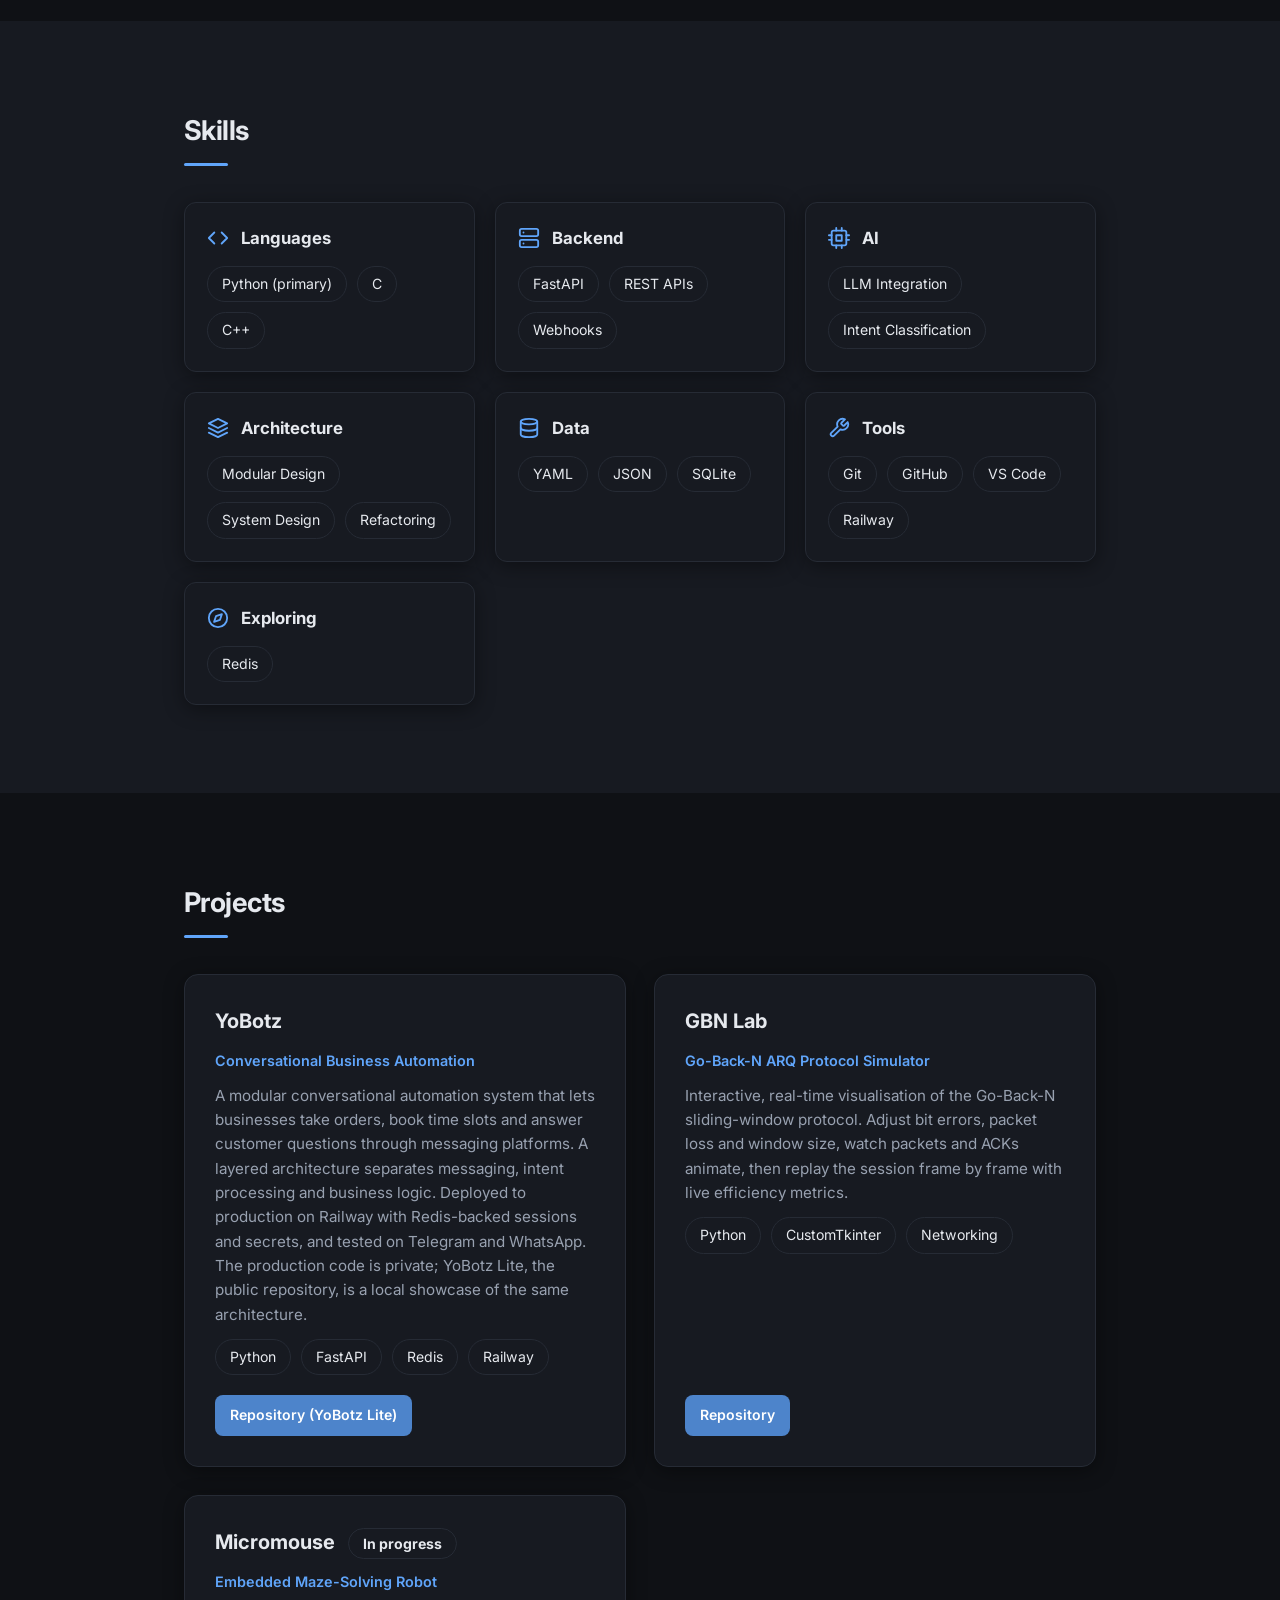
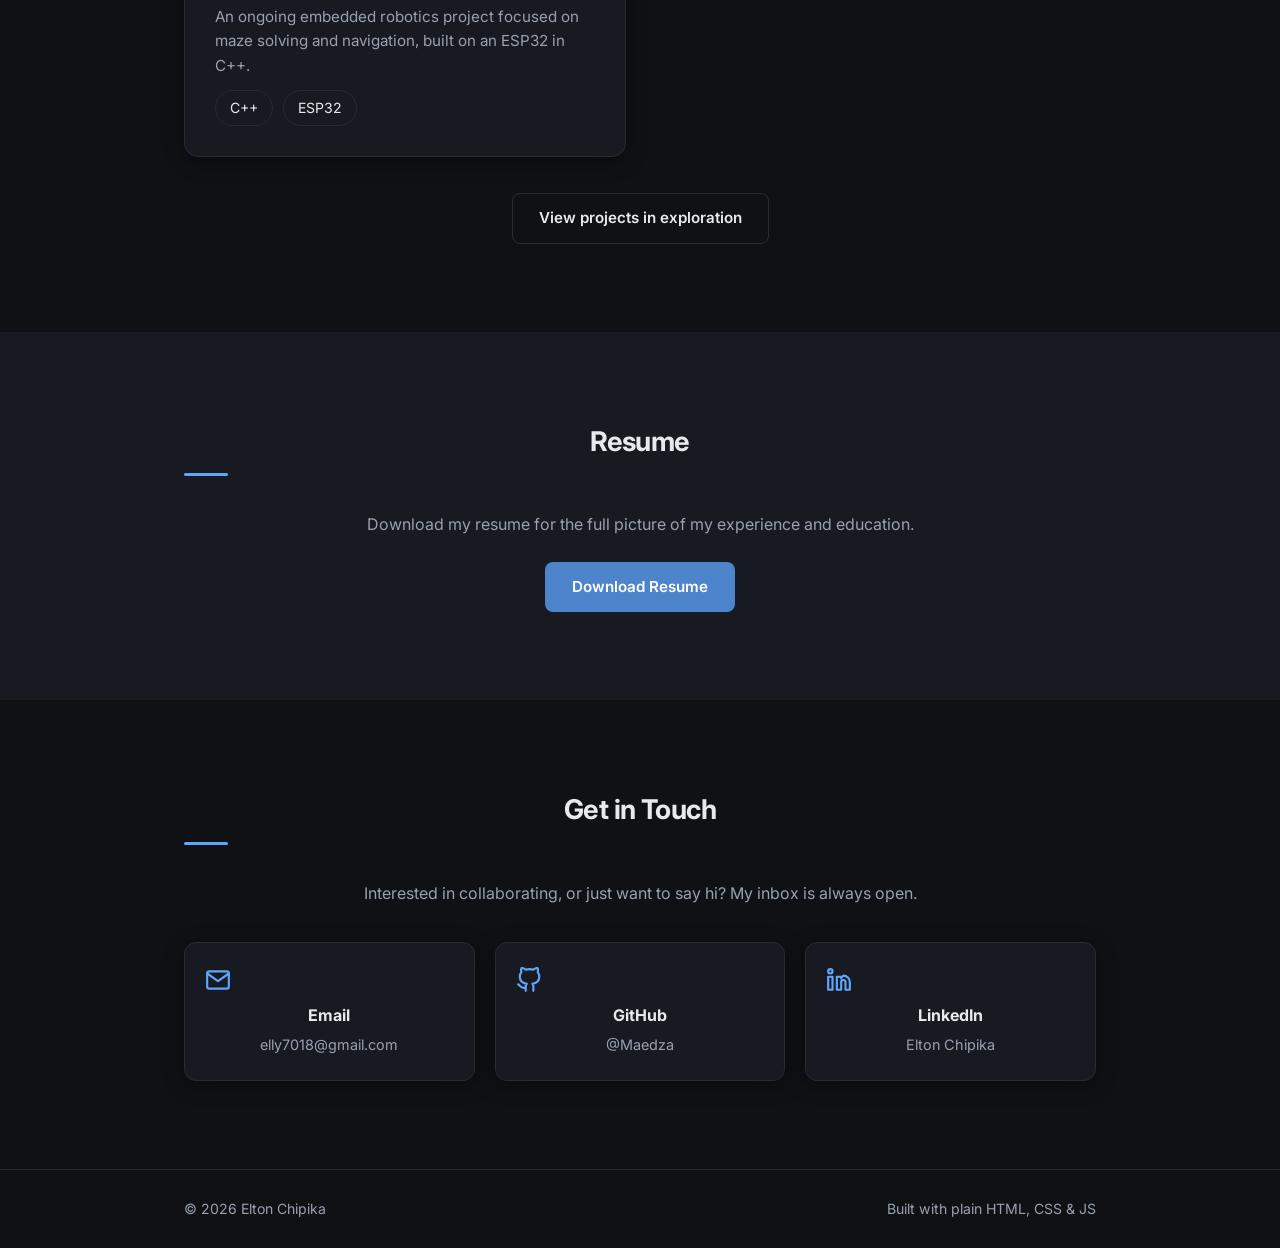
==== commit fc3a4e24: "Revert to Communication Engineering wording - Use Communication Engineering / Engineer everywhere in" ====
--- a/index.html
+++ b/index.html
@@ -3,10 +3,10 @@
 <head>
   <meta charset="UTF-8">
   <meta name="viewport" content="width=device-width, initial-scale=1.0">
-  <title>Elton Chipika - Telecommunications Engineer &amp; Developer</title>
-  <meta name="description" content="Portfolio of Elton Chipika, a Telecommunications Engineering student focused on software and systems engineering, backend development, AI systems, and distributed architectures.">
+  <title>Elton Chipika - Communication Engineer &amp; Developer</title>
+  <meta name="description" content="Portfolio of Elton Chipika, a Communication Engineering student focused on software and systems engineering, backend development, AI systems, and distributed architectures.">
   <meta property="og:title" content="Elton Chipika">
-  <meta property="og:description" content="Portfolio of Elton Chipika, a Telecommunications Engineering student focused on software and systems engineering, backend development, AI systems, and distributed architectures.">
+  <meta property="og:description" content="Portfolio of Elton Chipika, a Communication Engineering student focused on software and systems engineering, backend development, AI systems, and distributed architectures.">
   <meta property="og:image" content="img/avatar.jpg">
   <meta property="og:type" content="website">
   <link rel="icon" type="image/jpeg" href="img/avatar.jpg">
@@ -36,7 +36,7 @@
     <div class="container hero-inner">
       <img src="img/avatar.jpg" alt="Elton Chipika" class="avatar">
       <h1>Elton Chipika</h1>
-      <p class="tagline">Telecommunications Engineering Student | Software &amp; Systems Enthusiast</p>
+      <p class="tagline">Communication Engineering Student | Software &amp; Systems Enthusiast</p>
       <p class="bio">Building software that connects systems, people, and data, with interests in backend development, AI systems, and distributed architectures.</p>
       <div class="socials">
         <a href="https://github.com/Maedza" target="_blank" rel="noopener" aria-label="GitHub">
@@ -61,12 +61,12 @@
         <h2 class="section-title">About</h2>
         <div class="about-grid">
           <div>
-            <p>I'm a Telecommunications Engineering student focused on software and systems engineering. I build modular backend and AI-driven applications, with a particular interest in software architecture and distributed systems.</p>
+            <p>I'm a Communication Engineering student focused on software and systems engineering. I build modular backend and AI-driven applications, with a particular interest in software architecture and distributed systems.</p>
             <p>I learn through hands-on projects, and I'm drawn to problems where reliability and structure matter.</p>
           </div>
           <div class="about-facts">
             <div class="fact"><span class="fact-label">Focus</span><span>Backend, AI systems, distributed architectures</span></div>
-            <div class="fact"><span class="fact-label">Currently</span><span>Telecommunications Engineering student</span></div>
+            <div class="fact"><span class="fact-label">Currently</span><span>Communication Engineering student</span></div>
             <div class="fact"><span class="fact-label">Open to</span><span>Collaboration on tools, automation, and systems work</span></div>
           </div>
         </div>
@@ -81,7 +81,7 @@
             <h3 class="card-title">Civil Aviation University of China</h3>
             <span class="edu-years">2023 - 2027 (expected)</span>
           </div>
-          <p class="card-sub">B.Eng. in Telecommunications Engineering</p>
+          <p class="card-sub">B.Eng. in Communication Engineering (通信工程)</p>
         </div>
       </div>
     </section>
--- a/css/style.css
+++ b/css/style.css
@@ -205,11 +205,11 @@
 .btn:hover { transform: translateY(-1px); }
 
 .btn-primary {
-  background: var(--accent);
+  background: #4d84cb;
   color: #ffffff;
 }
 
-.btn-primary:hover { background: var(--accent-hover); }
+.btn-primary:hover { background: #5d94db; }
 
 .btn-ghost {
   background: transparent;
@@ -219,7 +219,7 @@
 
 .btn-ghost:hover { border-color: var(--accent); color: var(--accent); }
 
-.btn-sm { padding: 9px 20px; font-size: 0.88rem; }
+.btn-sm { padding: 8px 14px; font-size: 0.88rem; }
 
 /* About */
 .about-grid {
@@ -436,6 +436,7 @@
     top: 64px;
     left: 0; right: 0;
     flex-direction: column;
+    align-items: stretch;
     gap: 0;
     background: var(--bg);
     border-bottom: 1px solid var(--border);
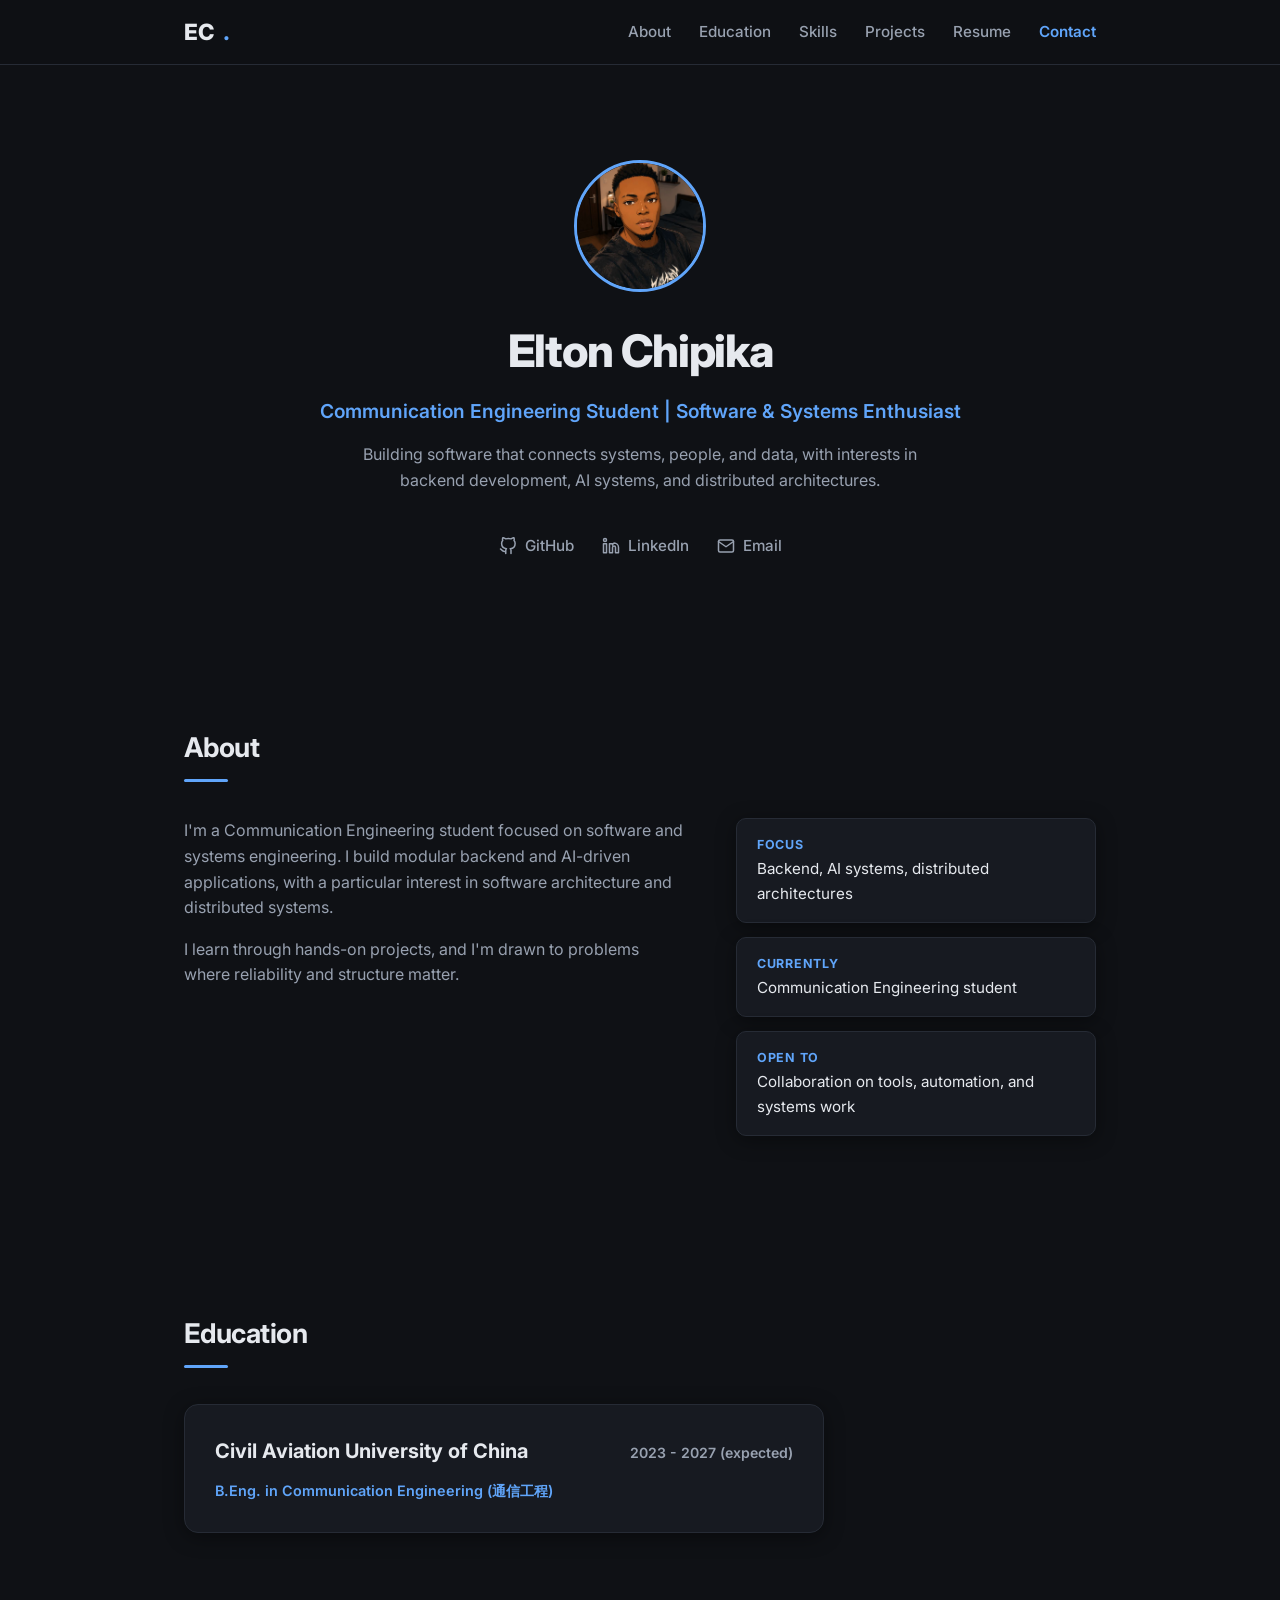
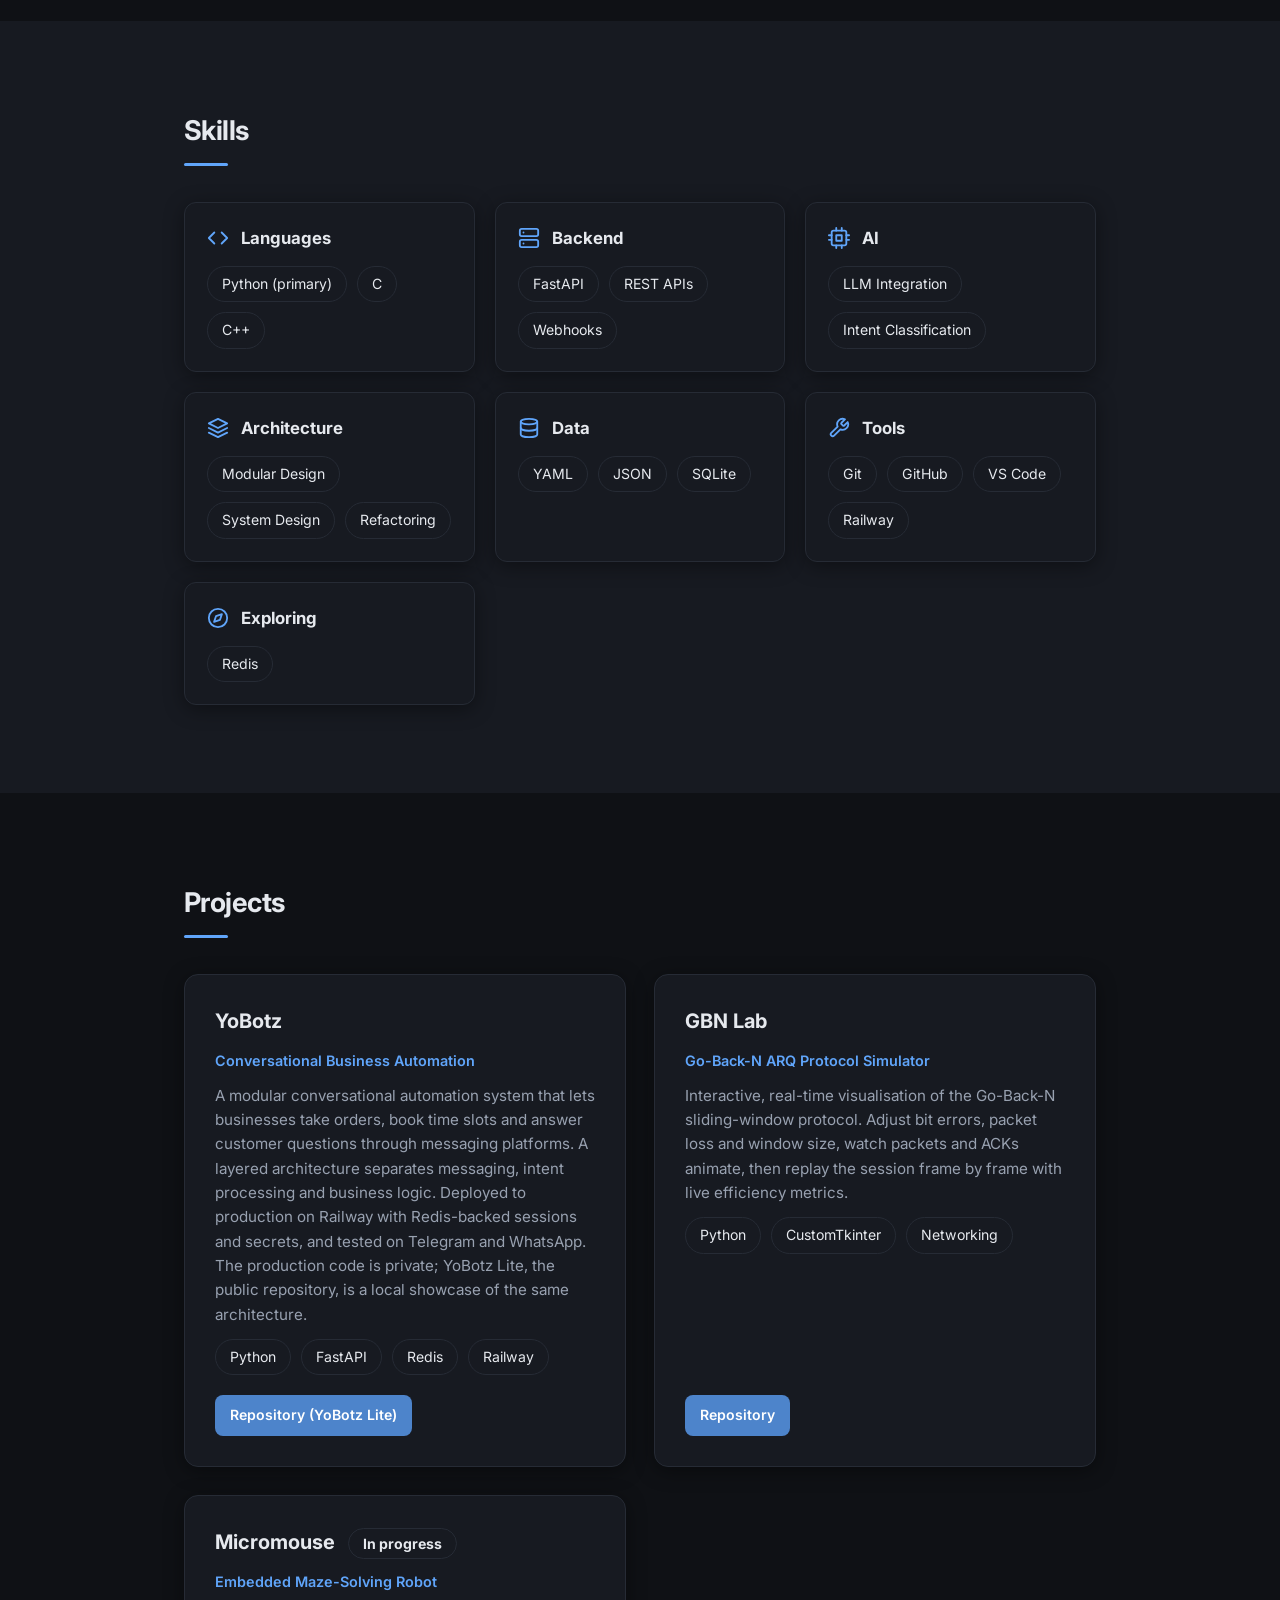
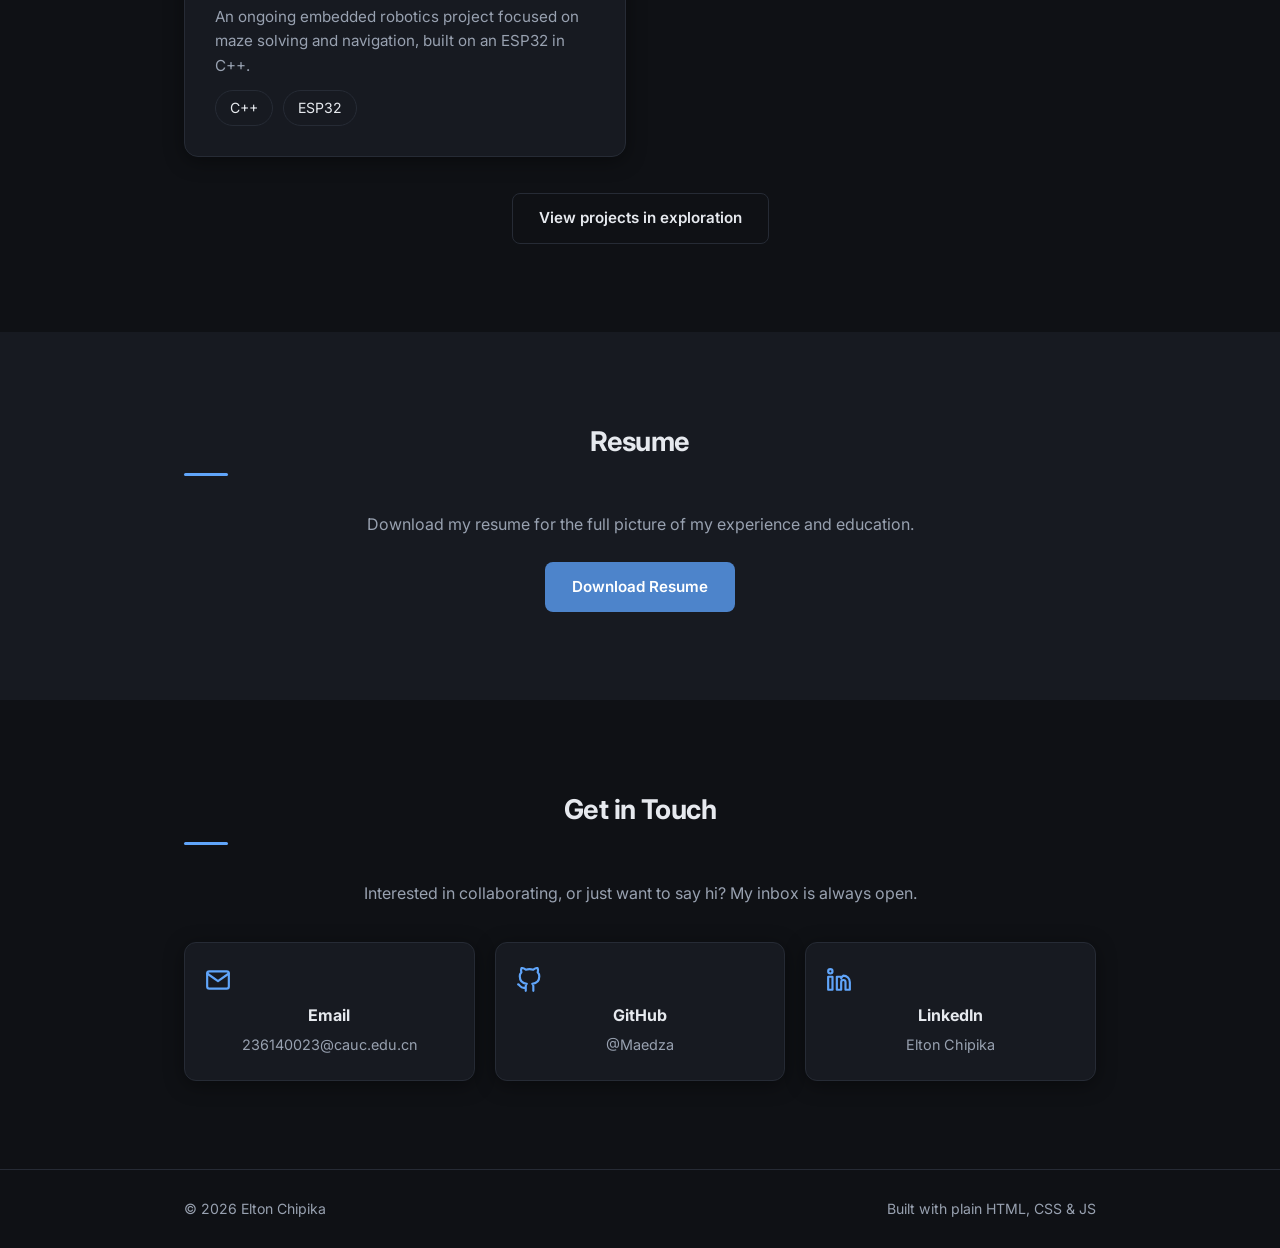
==== commit 4e90bc78: "Replace contact email with university email (236140023@cauc.edu.cn)" ====
--- a/index.html
+++ b/index.html
@@ -47,7 +47,7 @@
           <svg viewBox="0 0 24 24" fill="none" stroke="currentColor" stroke-width="2" stroke-linecap="round" stroke-linejoin="round" aria-hidden="true"><path d="M16 8a6 6 0 0 1 6 6v7h-4v-7a2 2 0 0 0-2-2 2 2 0 0 0-2 2v7h-4V9h4v1.5A6 6 0 0 1 16 8z"></path><rect x="2" y="9" width="4" height="12"></rect><circle cx="4" cy="4" r="2"></circle></svg>
           <span>LinkedIn</span>
         </a>
-        <a href="mailto:elly7018@gmail.com" aria-label="Email">
+        <a href="mailto:236140023@cauc.edu.cn" aria-label="Email">
           <svg viewBox="0 0 24 24" fill="none" stroke="currentColor" stroke-width="2" stroke-linecap="round" stroke-linejoin="round" aria-hidden="true"><path d="M4 4h16c1.1 0 2 .9 2 2v12c0 1.1-.9 2-2 2H4c-1.1 0-2-.9-2-2V6c0-1.1.9-2 2-2z"></path><polyline points="22,6 12,13 2,6"></polyline></svg>
           <span>Email</span>
         </a>
@@ -236,10 +236,10 @@
         <h2 class="section-title">Get in Touch</h2>
         <p>Interested in collaborating, or just want to say hi? My inbox is always open.</p>
         <div class="contact-links">
-          <a href="mailto:elly7018@gmail.com" class="contact-card">
+          <a href="mailto:236140023@cauc.edu.cn" class="contact-card">
             <svg class="contact-icon" viewBox="0 0 24 24" fill="none" stroke="currentColor" stroke-width="2" stroke-linecap="round" stroke-linejoin="round" aria-hidden="true"><path d="M4 4h16c1.1 0 2 .9 2 2v12c0 1.1-.9 2-2 2H4c-1.1 0-2-.9-2-2V6c0-1.1.9-2 2-2z"></path><polyline points="22,6 12,13 2,6"></polyline></svg>
             <span class="contact-name">Email</span>
-            <span class="contact-value">elly7018@gmail.com</span>
+            <span class="contact-value">236140023@cauc.edu.cn</span>
           </a>
           <a href="https://github.com/Maedza" target="_blank" rel="noopener" class="contact-card">
             <svg class="contact-icon" viewBox="0 0 24 24" fill="none" stroke="currentColor" stroke-width="2" stroke-linecap="round" stroke-linejoin="round" aria-hidden="true"><path d="M9 19c-5 1.5-5-2.5-7-3m14 6v-3.87a3.37 3.37 0 0 0-.94-2.61c3.14-.35 6.44-1.54 6.44-7A5.44 5.44 0 0 0 20 4.77 5.07 5.07 0 0 0 19.91 1S18.73.65 16 2.48a13.38 13.38 0 0 0-7 0C6.27.65 5.09 1 5.09 1A5.07 5.07 0 0 0 5 4.77a5.44 5.44 0 0 0-1.5 3.78c0 5.42 3.3 6.61 6.44 7A3.37 3.37 0 0 0 9 18.13V22"></path></svg>
--- a/css/style.css
+++ b/css/style.css
@@ -433,14 +433,17 @@
   .nav-links {
     display: none;
     position: absolute;
-    top: 64px;
-    left: 0; right: 0;
+    top: 72px;
+    right: 16px;
     flex-direction: column;
     align-items: stretch;
     gap: 0;
     background: var(--bg);
-    border-bottom: 1px solid var(--border);
+    border: 1px solid var(--border);
+    border-radius: 12px;
+    box-shadow: var(--shadow);
     padding: 8px 0;
+    min-width: 160px;
   }
 
   .nav-links.open { display: flex; }
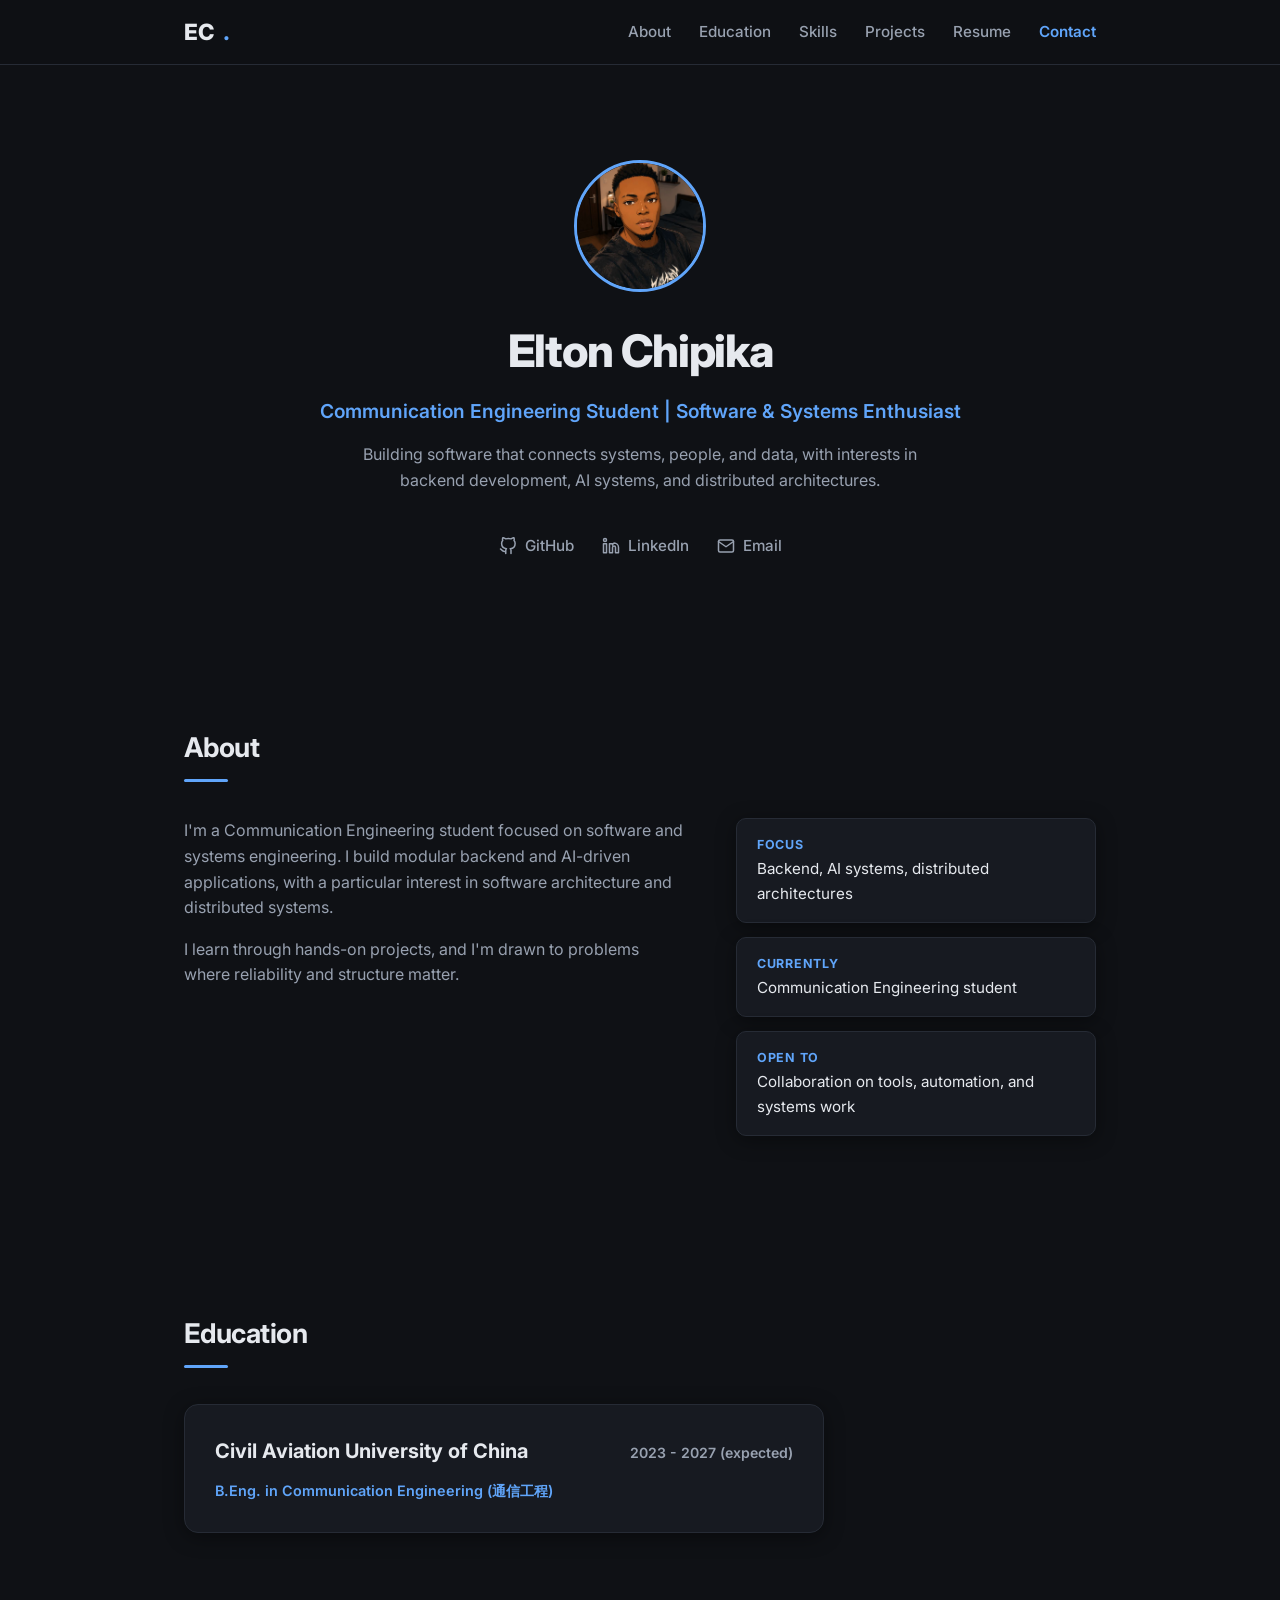
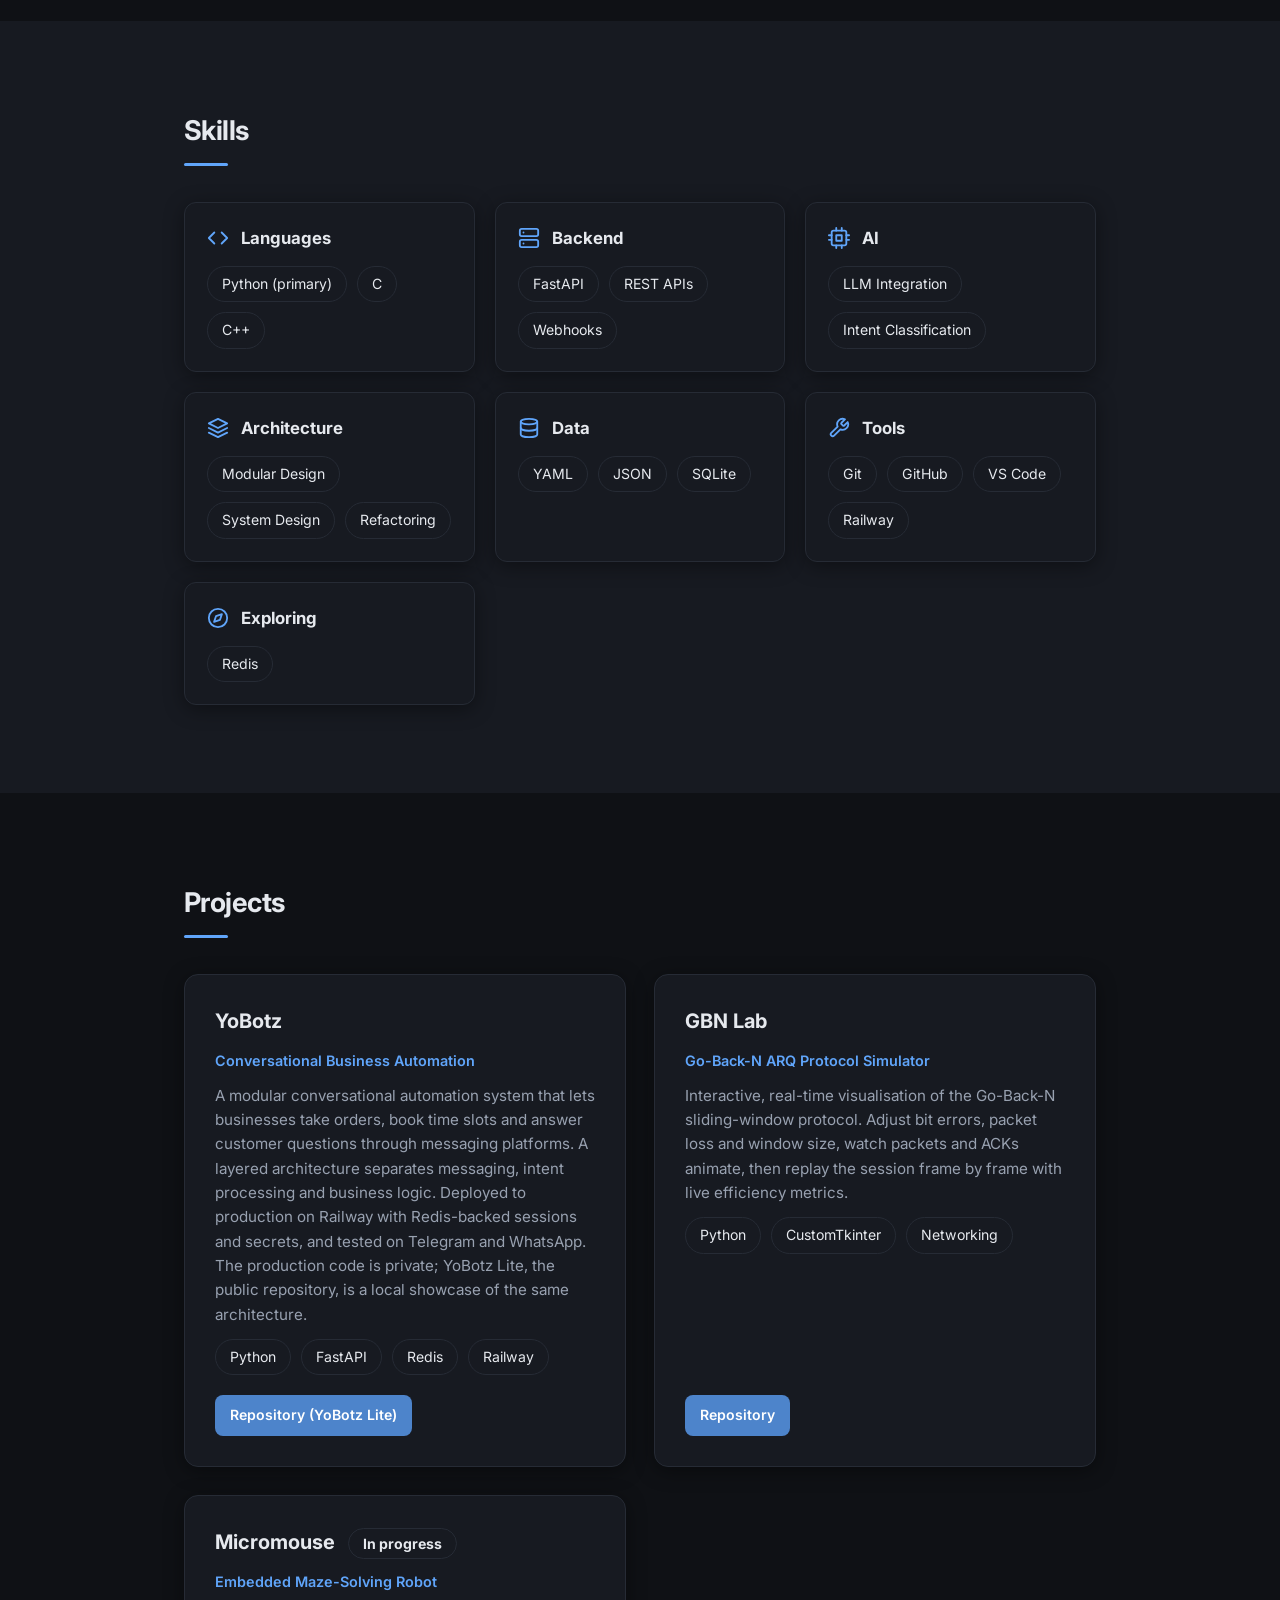
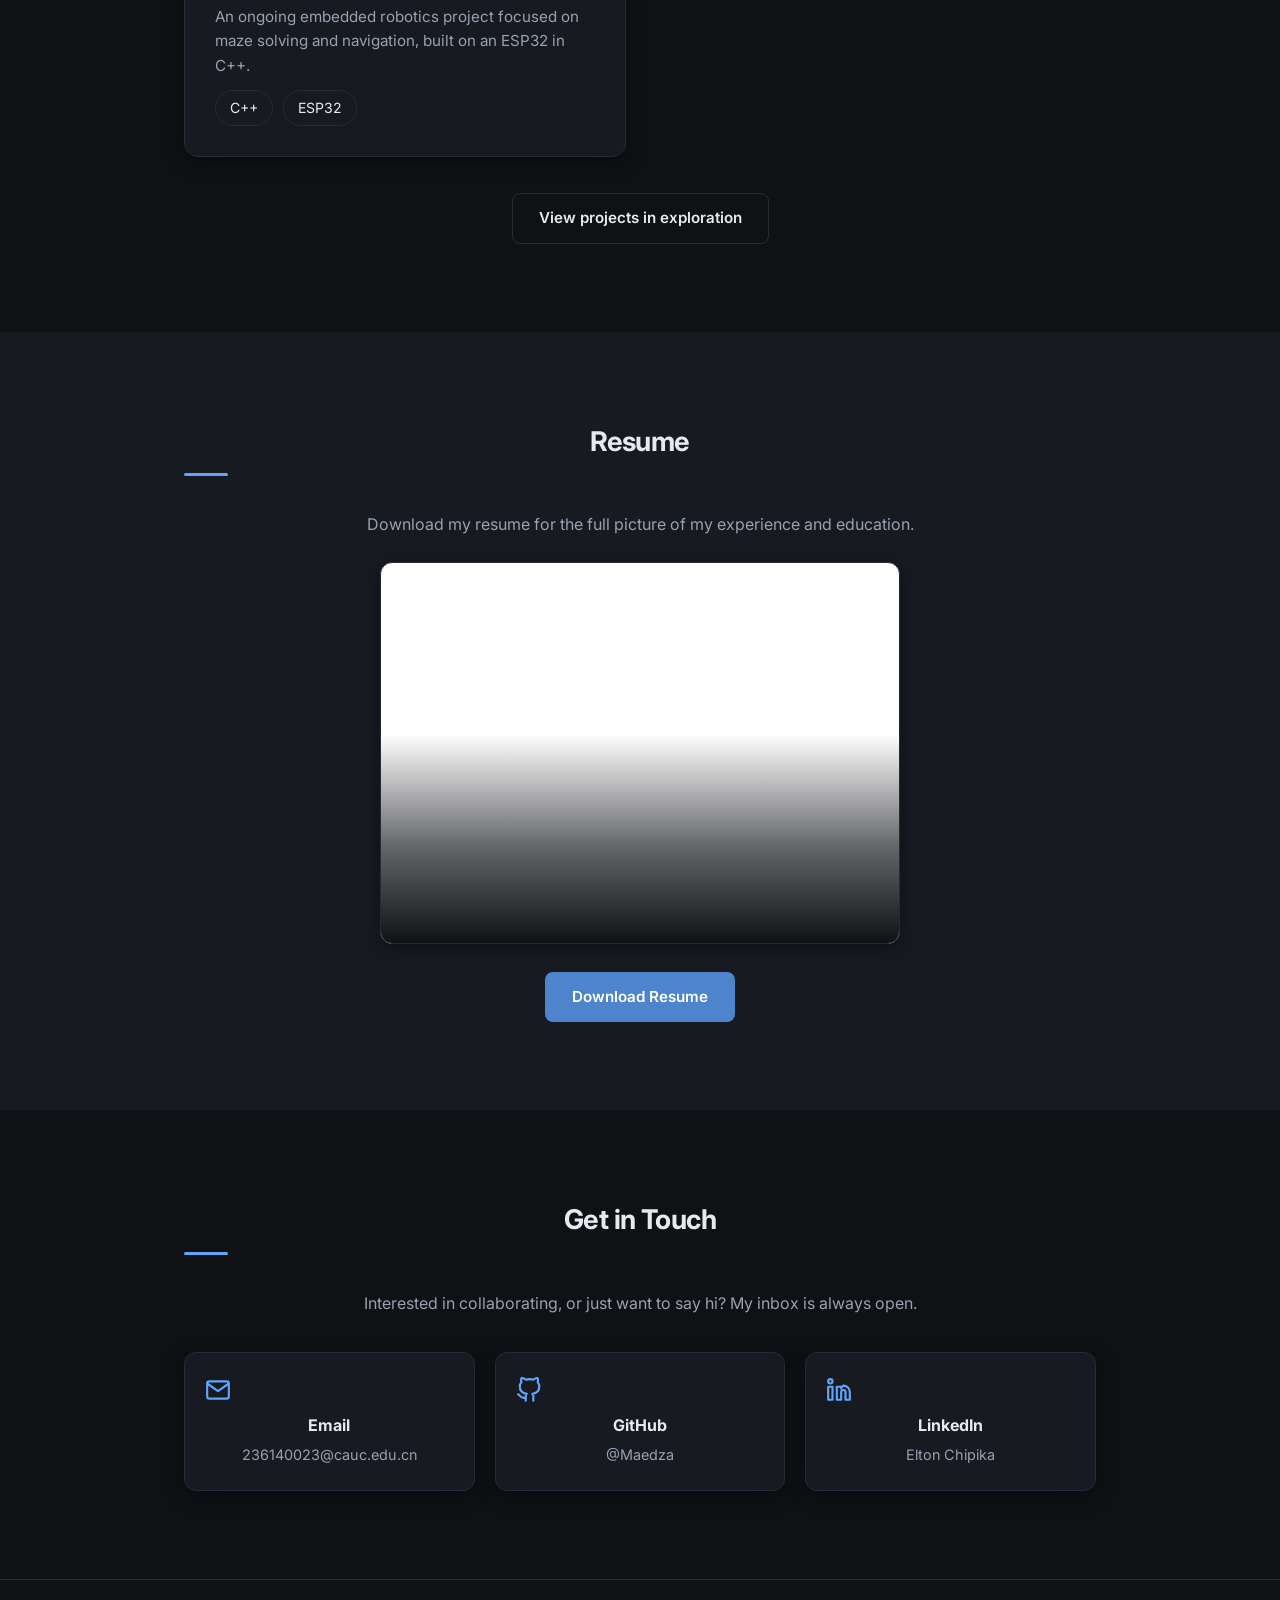
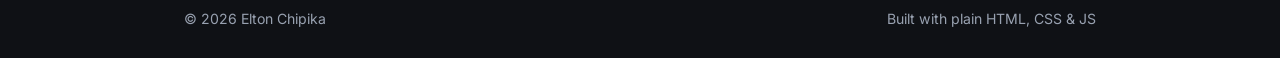
==== commit a9d68279: "Add partial resume preview to Resume section Embeds the top of resume.pdf in a fixed-height card tha" ====
--- a/index.html
+++ b/index.html
@@ -227,6 +227,10 @@
       <div class="container resume-inner">
         <h2 class="section-title">Resume</h2>
         <p>Download my resume for the full picture of my experience and education.</p>
+        <div class="resume-preview" aria-hidden="true">
+          <iframe src="resume.pdf#toolbar=0&amp;navpanes=0&amp;scrollbar=0" title="Resume preview" tabindex="-1"></iframe>
+          <div class="resume-preview-fade"></div>
+        </div>
         <a href="resume.pdf" class="btn btn-primary" download>Download Resume</a>
       </div>
     </section>
--- a/css/style.css
+++ b/css/style.css
@@ -360,6 +360,31 @@
 .resume-inner { text-align: center; }
 
 .resume-inner p { color: var(--text-muted); margin-bottom: 24px; }
+
+.resume-preview {
+  position: relative;
+  max-width: 520px;
+  margin: 0 auto 28px;
+  border: 1px solid var(--border);
+  border-radius: 12px;
+  overflow: hidden;
+  box-shadow: var(--shadow);
+  background: #ffffff;
+  pointer-events: none;
+}
+
+.resume-preview iframe {
+  display: block;
+  width: 100%;
+  height: 380px;
+  border: 0;
+}
+
+.resume-preview-fade {
+  position: absolute;
+  inset: 0;
+  background: linear-gradient(to bottom, rgba(15, 17, 21, 0) 45%, rgba(15, 17, 21, 0.65) 75%, #0f1115 100%);
+}
 
 /* Contact */
 .contact-inner { text-align: center; }
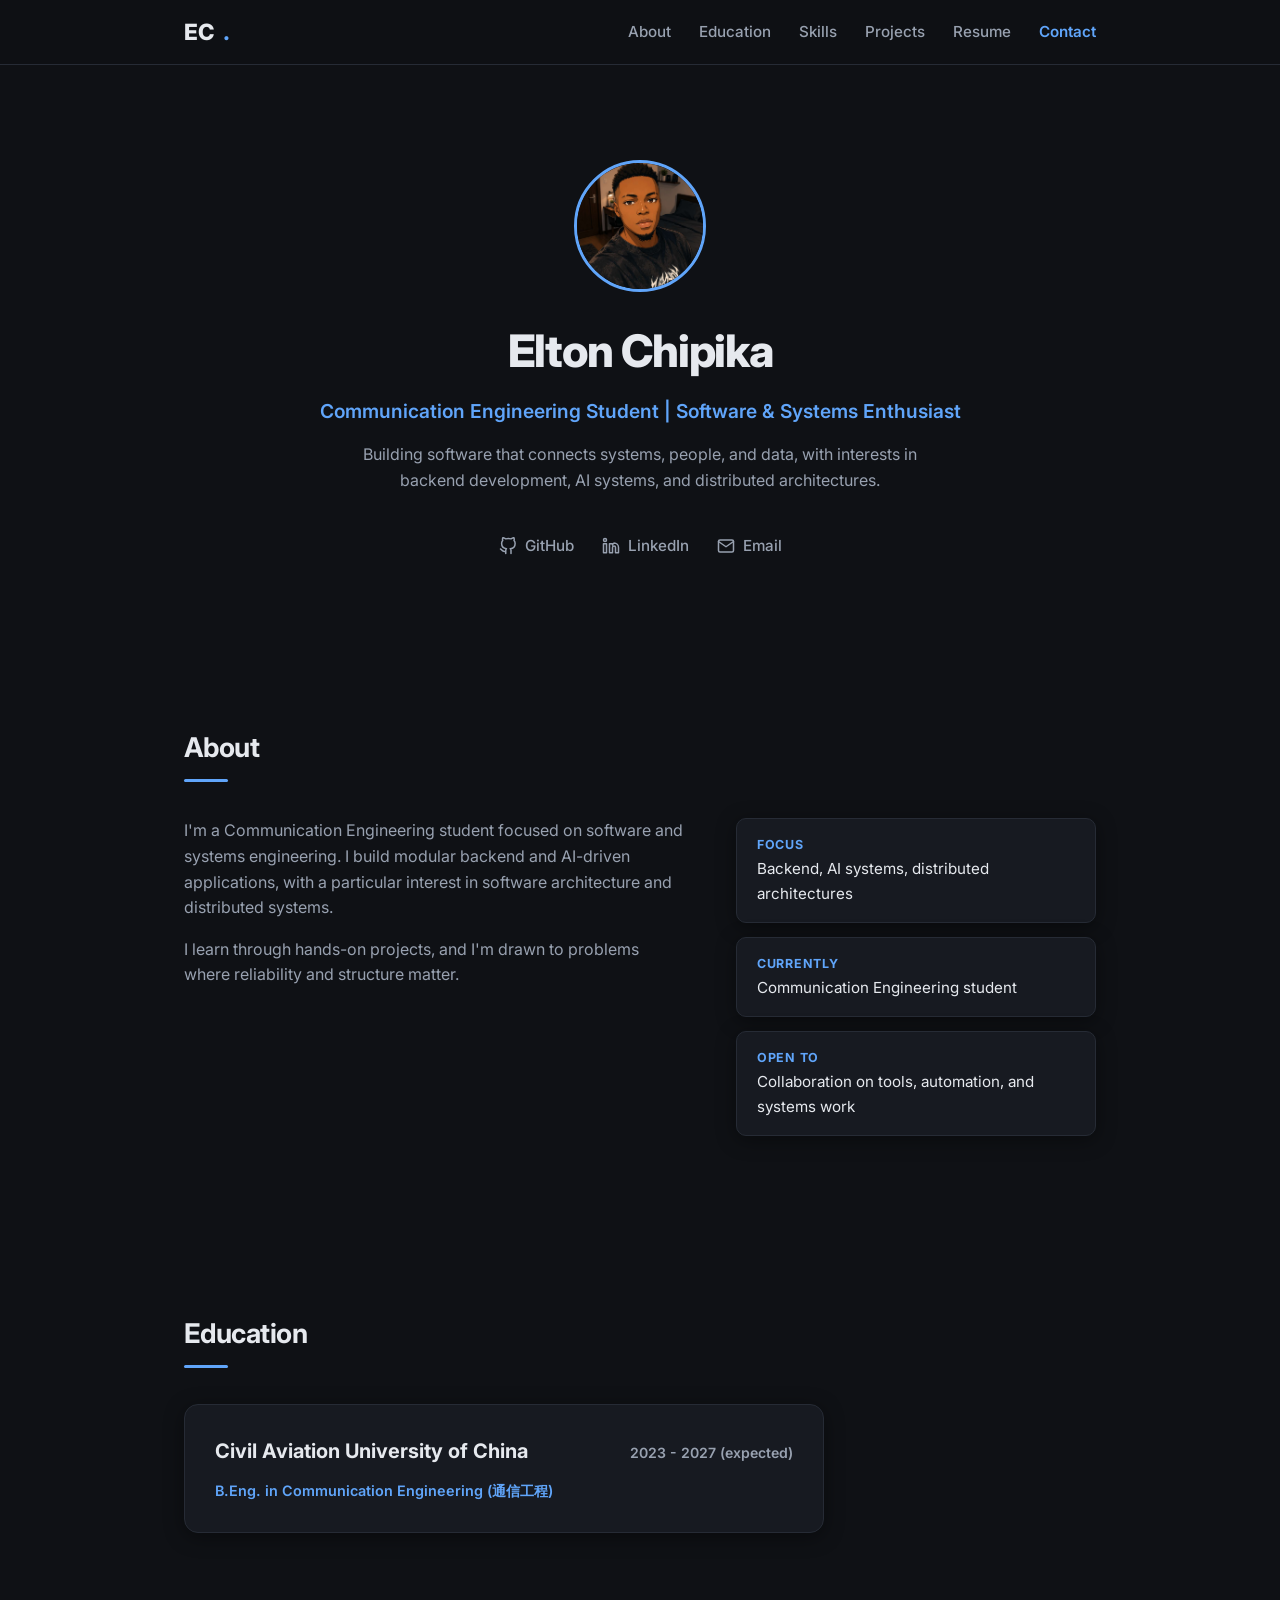
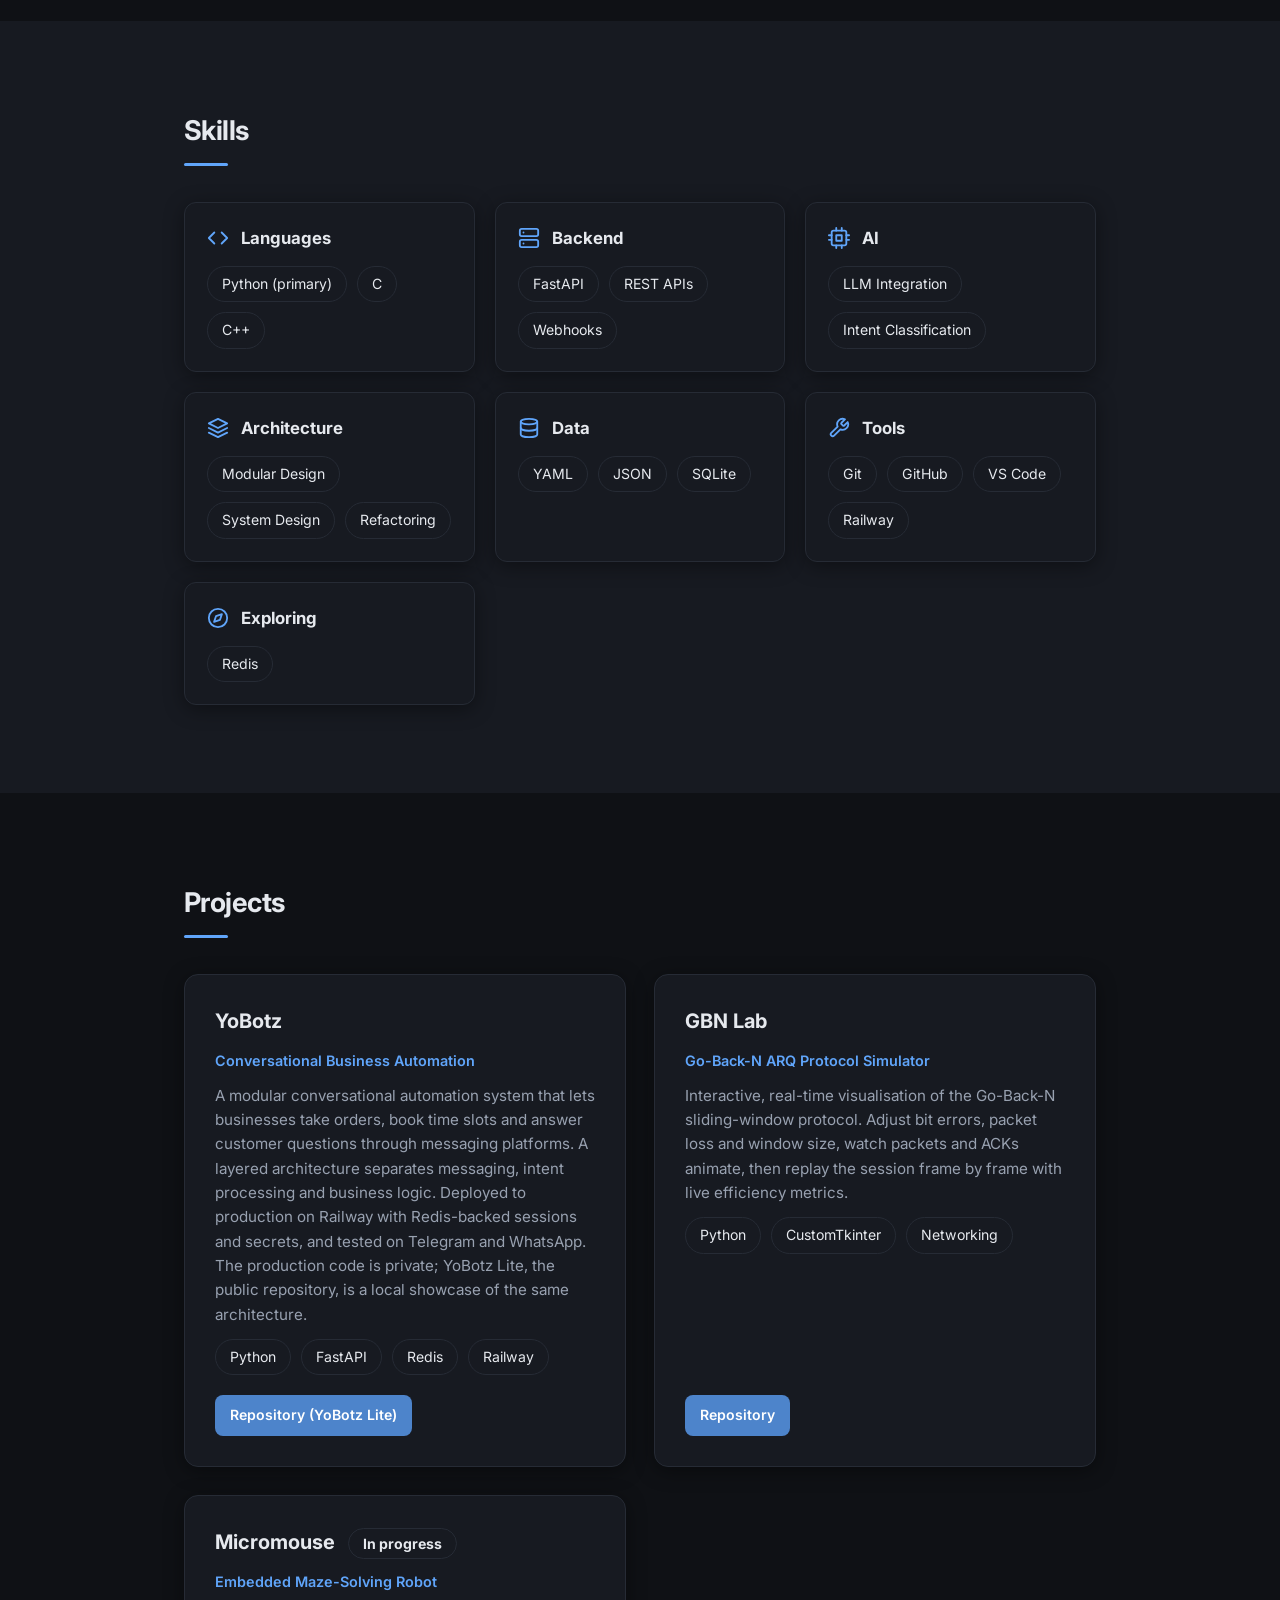
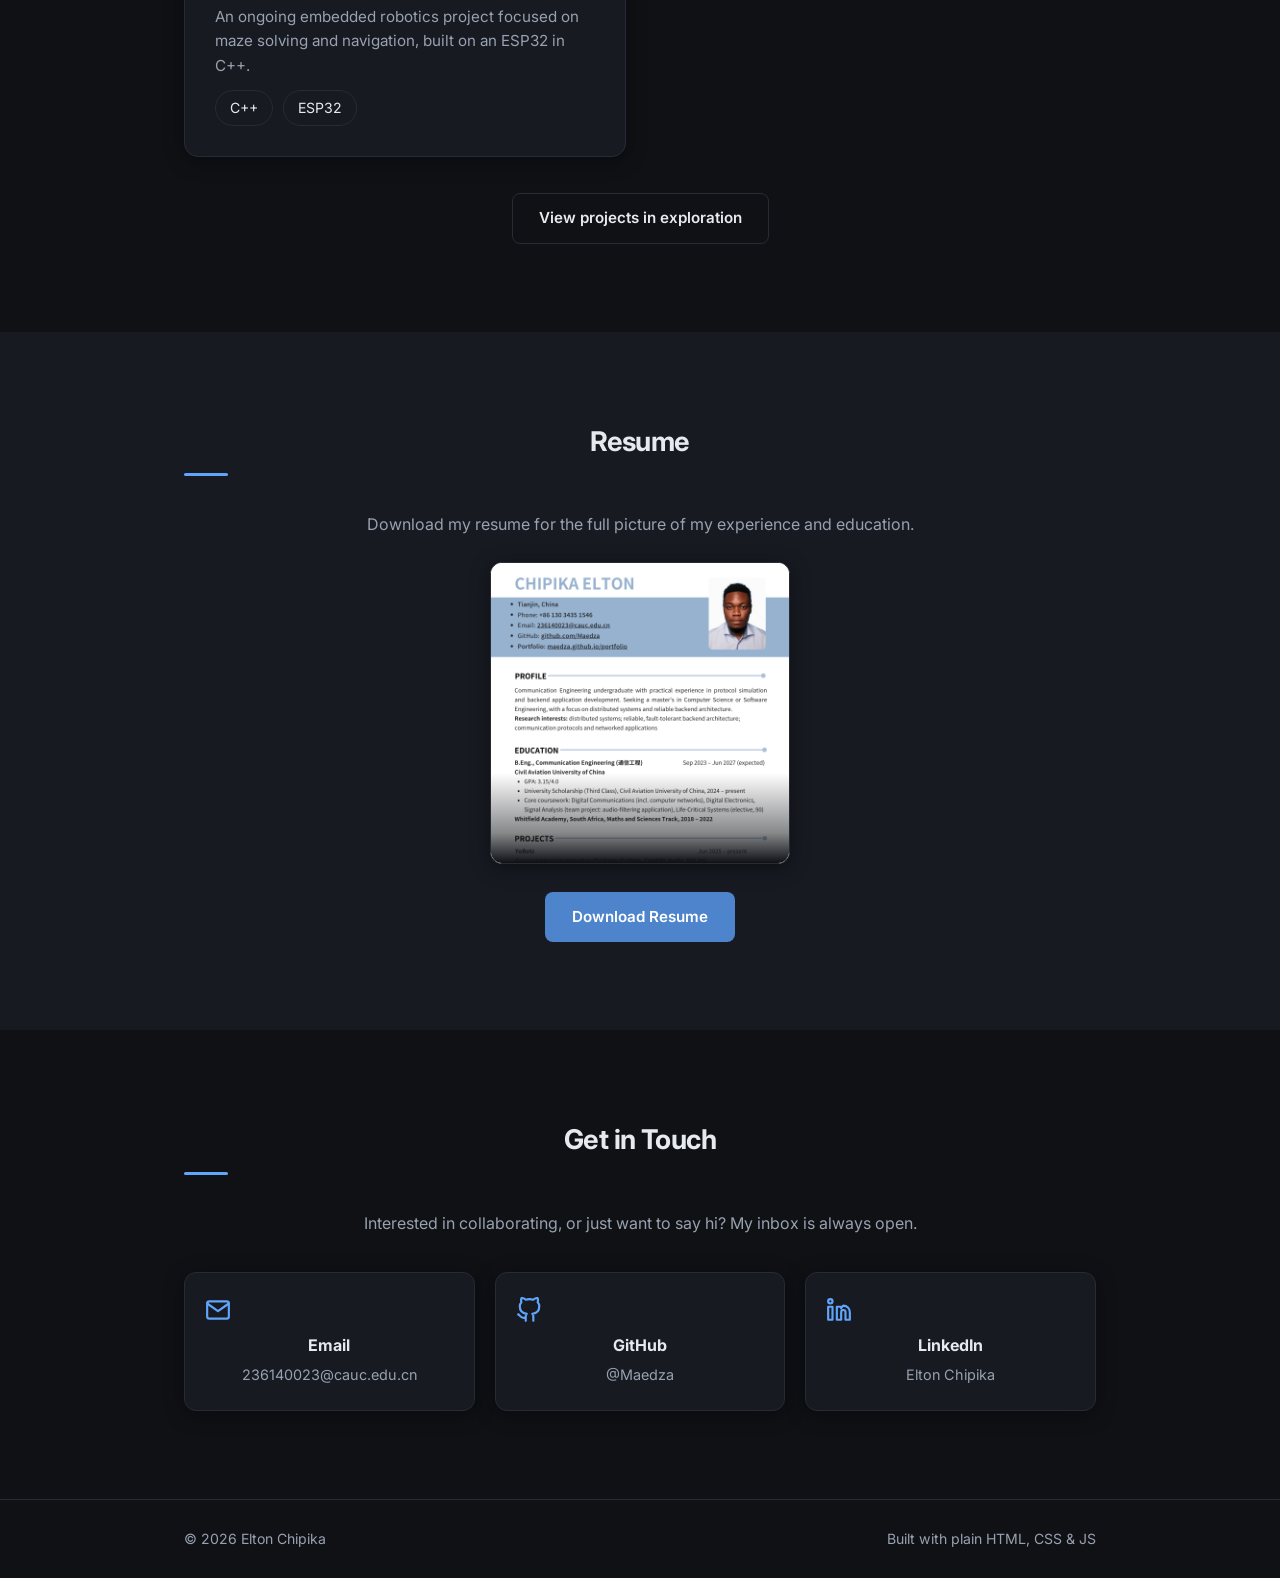
==== commit 794d478d: "Replace embedded PDF preview with a small page image The embedded PDF viewer showed its own filename" ====
--- a/index.html
+++ b/index.html
@@ -228,7 +228,7 @@
         <h2 class="section-title">Resume</h2>
         <p>Download my resume for the full picture of my experience and education.</p>
         <div class="resume-preview" aria-hidden="true">
-          <iframe src="resume.pdf#toolbar=0&amp;navpanes=0&amp;scrollbar=0" title="Resume preview" tabindex="-1"></iframe>
+          <img src="img/resume-preview.png" alt="">
           <div class="resume-preview-fade"></div>
         </div>
         <a href="resume.pdf" class="btn btn-primary" download>Download Resume</a>
--- a/css/style.css
+++ b/css/style.css
@@ -363,7 +363,7 @@
 
 .resume-preview {
   position: relative;
-  max-width: 520px;
+  max-width: 300px;
   margin: 0 auto 28px;
   border: 1px solid var(--border);
   border-radius: 12px;
@@ -373,17 +373,18 @@
   pointer-events: none;
 }
 
-.resume-preview iframe {
+.resume-preview img {
   display: block;
   width: 100%;
-  height: 380px;
-  border: 0;
+  height: 300px;
+  object-fit: cover;
+  object-position: top;
 }
 
 .resume-preview-fade {
   position: absolute;
   inset: 0;
-  background: linear-gradient(to bottom, rgba(15, 17, 21, 0) 45%, rgba(15, 17, 21, 0.65) 75%, #0f1115 100%);
+  background: linear-gradient(to bottom, rgba(15, 17, 21, 0) 70%, rgba(15, 17, 21, 0.5) 90%, #0f1115 100%);
 }
 
 /* Contact */
